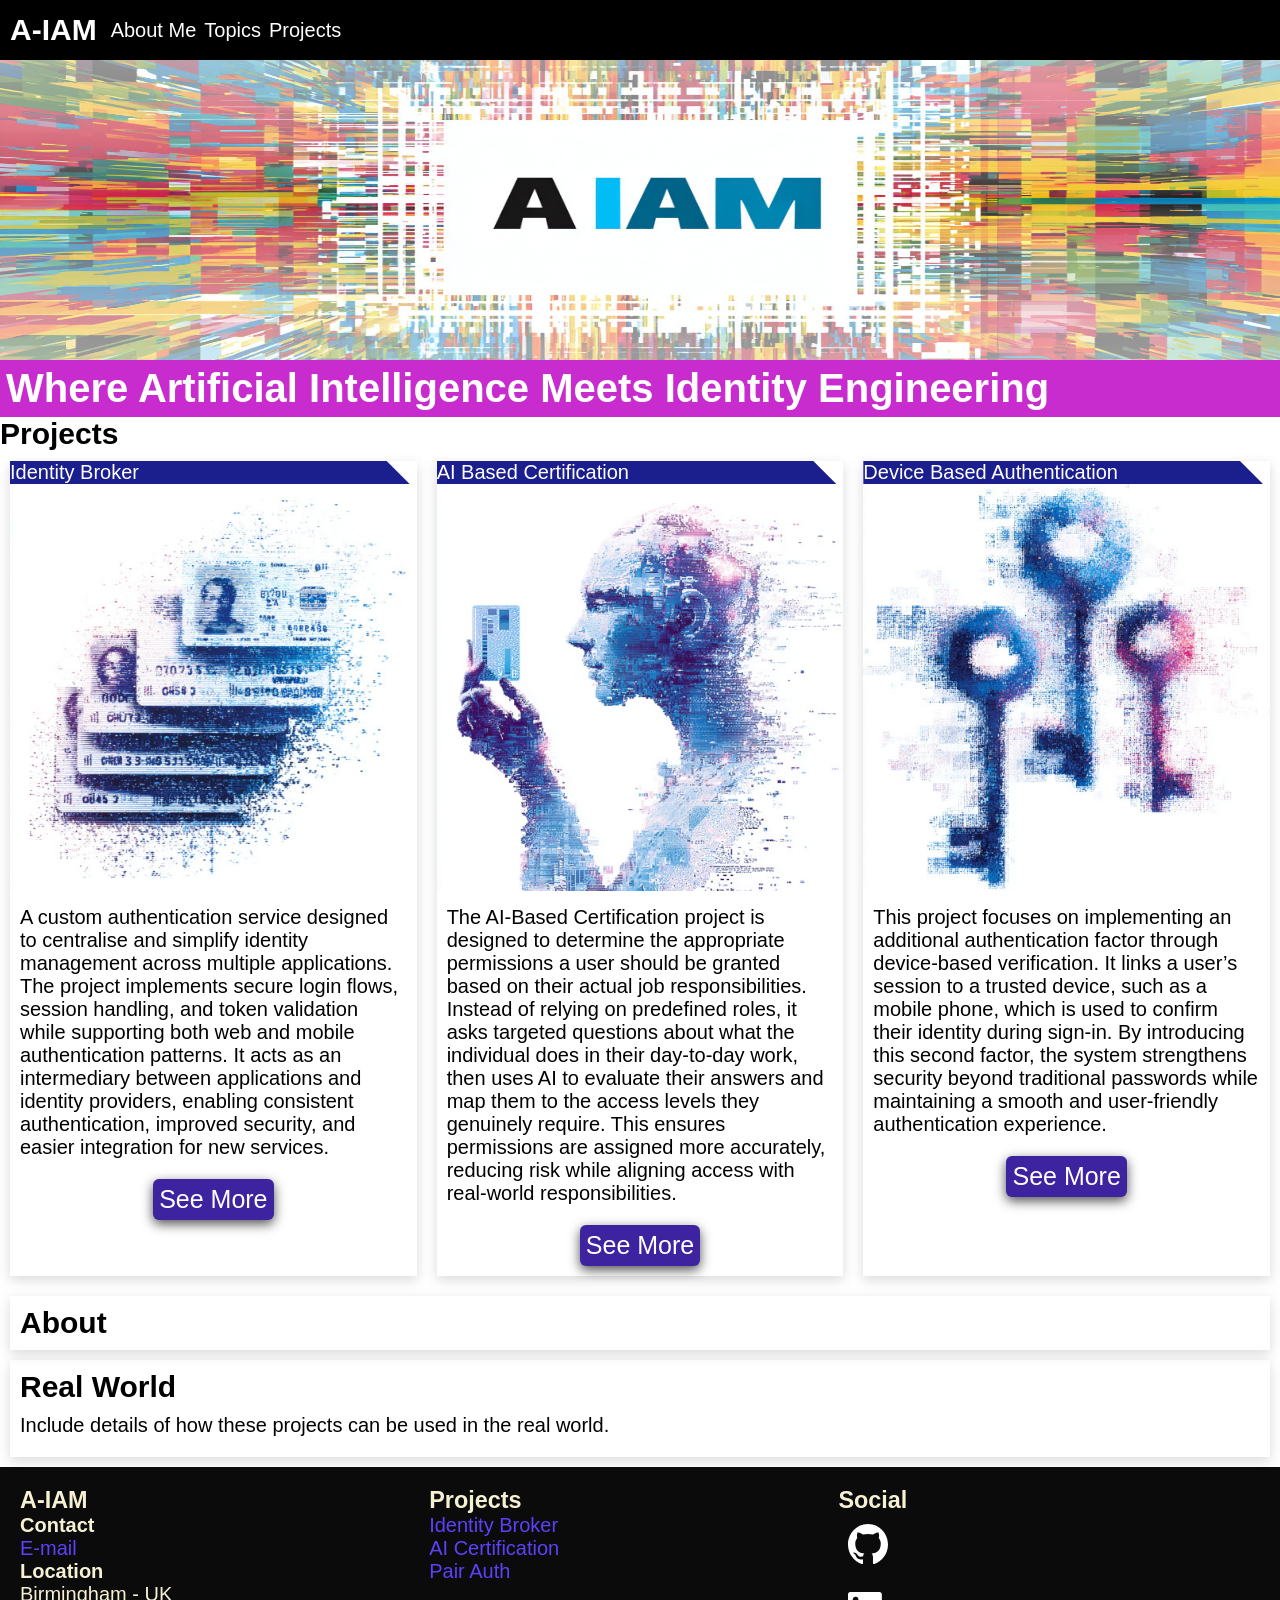
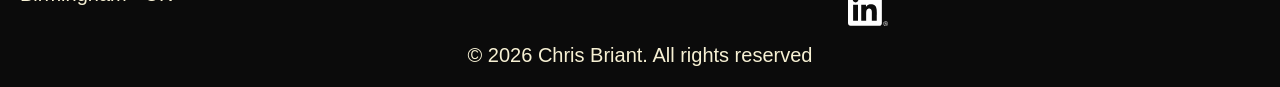
==== index.html @ de1d3e5f "work on profile page" ====
<!DOCTYPE html>
<html lang="en">
<head>
    <meta charset="UTF-8">
    <meta name="viewport" content="width=device-width, initial-scale=1.0">
    <link rel="stylesheet" href="style.css">
    <title>A-IAM</title>
</head>
<body>
    <header>
        <div class="hero-section">
            <div class="nav">
                <p>A-IAM</p>
                <nav>
                    <ul>
                        <li><a href="/profile.html" traget="_blank">About Me</a></li>
                        <li><a href="/topics">Topics</a></li>
                        <li><a href="/topics">Projects</a></li>
                    </ul>
                </nav>
            </div>
            <div class="banner">
                <img src="./assets/hero-image.jpg" alt="A-IAM Main Graphic">
            </div>
            <div class="tagline">
                <h1>Where Artificial Intelligence Meets Identity Engineering</h1>
            </div>
            <div class="cta">
                <h2>Projects</h2>
                <div class="project-grid">
                    <div class="card">
                        <div class="title">
                            Identity Broker
                        </div>
                        <div class="card-image">
                            <img src="./assets/ids_2.jpg" alt="Identity Broker" />
                        </div>
                        <div class="body">
                            A custom authentication service designed to centralise and simplify identity management across multiple applications. The project implements secure login flows, session handling, and token validation while supporting both web and mobile authentication patterns. It acts as an intermediary between applications and identity providers, enabling consistent authentication, improved security, and easier integration for new services.
                        </div>
                        <div class="footer">
                            <a href="./idbroker.html" class="btn">See More</a>
                        </div>
                    </div>
                    <div class="card">
                        <div class="title">
                            AI Based Certification
                        </div>
                        <div class="card-image">
                            <img src="./assets/ai_cert.jpg" alt="AI Based Certification" />
                        </div>
                        <div class="body">
                            The AI-Based Certification project is designed to determine the appropriate permissions a user should be granted based on their actual job responsibilities. Instead of relying on predefined roles, it asks targeted questions about what the individual does in their day-to-day work, then uses AI to evaluate their answers and map them to the access levels they genuinely require. This ensures permissions are assigned more accurately, reducing risk while aligning access with real-world responsibilities.
                        </div>
                        <div class="footer">
                            <a href="" class="btn">See More</a>
                        </div>
                    </div>
                    <div class="card">
                        <div class="title">
                            Device Based Authentication
                        </div>
                        <div class="card-image">
                            <img src="./assets/keys.jpg" alt="Device Based Authentication" />
                        </div>
                        <div class="body">
                            This project focuses on implementing an additional authentication factor through device-based verification. It links a user’s session to a trusted device, such as a mobile phone, which is used to confirm their identity during sign-in. By introducing this second factor, the system strengthens security beyond traditional passwords while maintaining a smooth and user-friendly authentication experience.
                        </div>
                        <div class="footer">
                            <a href="./pairauth.html" class="btn">See More</a>
                        </div>
                    </div>
                </div>
            </div>
        </div>
    </header>
    <main>
        <section id="about">
            <div class="panel">
                <h2>About</h2>
            </div>
            
        </section>
        <section>
            <div class="panel">
                <h2>Real World</h2>
                <p>Include details of how these projects can be used in the real world.</p>
            </div>
        </section>
    </main>

    <footer>
        <div class="row">
            <div class="col col-3">
                <h3>A-IAM</h3>
                <p><strong>Contact</strong></p>
                <a href="mailto:cbri4nt@gmail.com">E-mail</a>
                <p><strong>Location</strong></p>
                <p>Birmingham - UK</p>
            </div>
            <div class="col col-3">
                <h3>Projects</h3>
                <a href="./idbroker.html" class="">Identity Broker</a>
                <a href="" class="">AI Certification</a>
                <a href="./pairauth.html" class="">Pair Auth</a>
            </div>
            <div class="col col-3">
                <h3>Social</h3>
                <a href="https://github.com/ChrisBriant" target="_blank">
                    <img src="./assets/github-mark.svg" alt="GitHub">
                </a>
                <a href="https://www.linkedin.com/in/chris-briant-79b7a1a/" target="_blank">
                    <img src="./assets/linked_in.svg" alt="LinkedIn">
                </a>
            </div>
        </div>
        <div class="row">
            <div class="col col-1 centered">
                © <script>document.write(new Date().getFullYear())</script> Chris Briant. All rights reserved 
            </div>
        </div>
    </footer>
    
</body>
</html>
---- style.css ----
:root {
    --background-color: #ffffff;
    --nav-color : #000000;
    --nav-link-color : #ffffff;
    --card-title-color : #1b1f8d;
    --card-title-text-color : #fff;
    --flash-text-background-color : #c82cce;
    --flash-text-color : #fff;
    --button-text-color : #fff;
    --button-background-color : #3d239f;
    --button-hover-color : #6046bb;
    --footer-bg-color : #0b0b0b;
    --footer-fg-color : #f7f1d4;
    --footer-link-color : #5b42f9;  
    /* --panel-action-background-color : #25213c; */
    --panel-action-background-color : #000;
    --preformatted-text-background-color : #e0e0e0;
    /* links  */
    --cta-link-dark : #fff;
}

* {
    padding: 0;
    margin: 0;
    box-sizing: border-box;
}

html, body {
    font-family: 'Lucida Sans', 'Lucida Sans Regular', 'Lucida Grande', 'Lucida Sans Unicode', Geneva, Verdana, sans-serif;
    font-size: 20px;
    background: var(--background-color);
}

img {
    width: 100%;
    height: 100%;
}

.hidden {
    display: none;
}

.nav {
    display: flex;
    flex-direction: row;
    align-items: center;
    background-color: var(--nav-color);
    height: 60px;
    color: var(--nav-link-color);
}

.nav p {
    font-size: 1.5rem;
    margin: 10px;
    font-weight: bold;
}

#profile-page .nav p {
    font-size: 1rem;
}

.nav ul {
    display: flex;
    flex-direction: row;
    list-style-type: none;
}

.nav ul li {
    padding: 2px 4px;
}

.nav a:active,
.nav a:visited,
.nav a {
    text-decoration: none;
    color: var(--nav-link-color);   
}

header {
    /* min-height: 100vh; */
}

header.project-page {
    height: 100%;
}

header.project-page .page-nav {
    display: grid;
    grid-template-columns: 1fr 1fr;
}

header.project-page .page-nav .banner {
    /* width: 50%; */
    width: 100%;
    height: 100%;
    background-image: url('./assets/hero-image.jpg');
    background-size: cover;
    background-position: center;
}


header.project-page .page-nav .nav {
    height: 100%;
    width: 100%;
    display: flex;
    flex-direction: column;
    background-color: var(--nav-color);
}

header.project-page .page-nav .nav  ul {
    padding-left: 10px;
}

header .hero-section {
    width: 1280px;
    margin: auto;
}

header .banner {
    /* width: 1280px;
    height: 400px; */
    width: 1280px;
    height: 300px;
}

header .project-grid {
    display: grid;
    grid-template-columns: 1fr 1fr 1fr;
}

header h1 {
    color: var(--flash-text-color);
    background-color: var(--flash-text-background-color);
    padding: 6px;
    width: 100%;
}

/* LINKS  */

a.cta-link {
    text-decoration: none;
    text-align: center;
    width: 100%;
    color: var(--cta-link-dark);
}


/* BUTTONS  */

button.btn,
a.btn {
    border-radius: 6px;
    text-decoration: none;
    color: var(--button-text-color);
    background-color: var(--button-background-color);
    display: flex;
    justify-content: center;
    padding: 6px;
    max-width: 200px;
    box-shadow: 0 4px 12px rgba(0, 0, 0, 0.685);
    margin: 10px 0;
    font-size: 1.25rem;
    cursor: pointer;
    border: none;
    transition: box-shadow .5s ease-in-out, background-color .5s ease-in-out;
}

button.btn:hover,
a.btn:hover {
    box-shadow: 0 2px 6px rgba(0, 0, 0, 0.685);
    background-color: var(--button-hover-color);
    transition: box-shadow .5s ease-in-out, background-color .5s ease-in-out;
}

/* LAYOUT COMPONENTS  */

main .panel {
    margin: 10px auto;
    padding: 10px;
}


.card {
    margin: 10px;
    box-shadow: 0 4px 12px rgba(0, 0, 0, 0.15);

    /* This cuts the top-left corner */
    /* clip-path: polygon(
        30px 0,     
        100% 0,
        100% 100%,
        0 100%,
        0 30px     
    ); */


    /* filter: box-shadow(0 4px 12px rgba(0, 0, 0, 0.15)); */
}

.card .title {
    background-color: var(--card-title-color);
    color: var(--card-title-text-color);
    clip-path: polygon(
        0 0,
        calc(100% - 30px) 0,  /* stop before cut */
        100% 30px,            /* diagonal cut */
        100% 100%,
        0 100%
    );
}

.card .body {
    padding: 10px;
}

.card .footer {
    display: flex;
    flex-direction: column;
    align-items: center;
}


/* MAIN PAGE STYLES  */

.panel {
    max-width: 1260px;
    margin: 10px auto;
    box-shadow: 0 4px 12px rgba(0, 0, 0, 0.15);
}

.panel a ,
.panel a:visited,
.panel a:active
{
    text-decoration: none;

}

.panel.vert {
    padding: 10px;
    width: 96%;
}

.panel h3,
.panel p {
    margin: 10px 0;
}

.panel li {
    margin-left: 40px;
}

.panel-70-30,
.panel-40-60,
.panel-30-70 {
    display: flex;
    flex-direction: row;
    width: 96%;
    box-shadow: 0 4px 12px rgba(0, 0, 0, 0.15);
    
}

.panel.action-panel {
    background: var(--panel-action-background-color);
    border-radius: 10px;
}


.panel-30-70 .left {
    width: 30%;
}

.panel-30-70 .right {
    width: 70%;
}

.panel-40-60 .left {
    width: 40%;
}

.panel-40-60 .right {
    width: 60%;
}

.panel-70-30 .left {
    width: 70%;
}

.panel-70-30 .right {
    width: 30%;
}

.panel .panel-image {
    max-width: 400px;
    margin: auto;
}



.left {
    display: flex;
    flex-direction: column;
    align-items: center;
    padding: 10px;
    text-align: center;
}

.right {
    display: flex;
    flex-direction: column;
    padding: 10px;
}

.preformatted-text {
    width: 100%;
    overflow-x: scroll ;
    text-align: left;
    background-color: var(--preformatted-text-background-color);
    border-radius: 10px;
    padding: 10px;
}

.preformatted-text code {
    overflow-x: scroll;
}

/* FOOTER STYLES  */

footer {
    color: var(--footer-fg-color);
    background-color: var(--footer-bg-color);
    padding: 20px;
}

footer .row {
    display: flex;
    flex-direction: row;
}

footer .row .col {
    display: flex;
    flex-direction: column;
}

footer .row .col.col-3 {
    width: 33%;
}

footer .row .col.col-1 {
    width: 100%;
}

footer a:visited,
footer a:active,
footer a {
    text-decoration: none;
    color: var(--footer-link-color);
}

footer img {
    width: 60px;
    height: 60px;
    padding: 10px;
}



footer .centered {
    text-align: center;
    width: 100%;
}
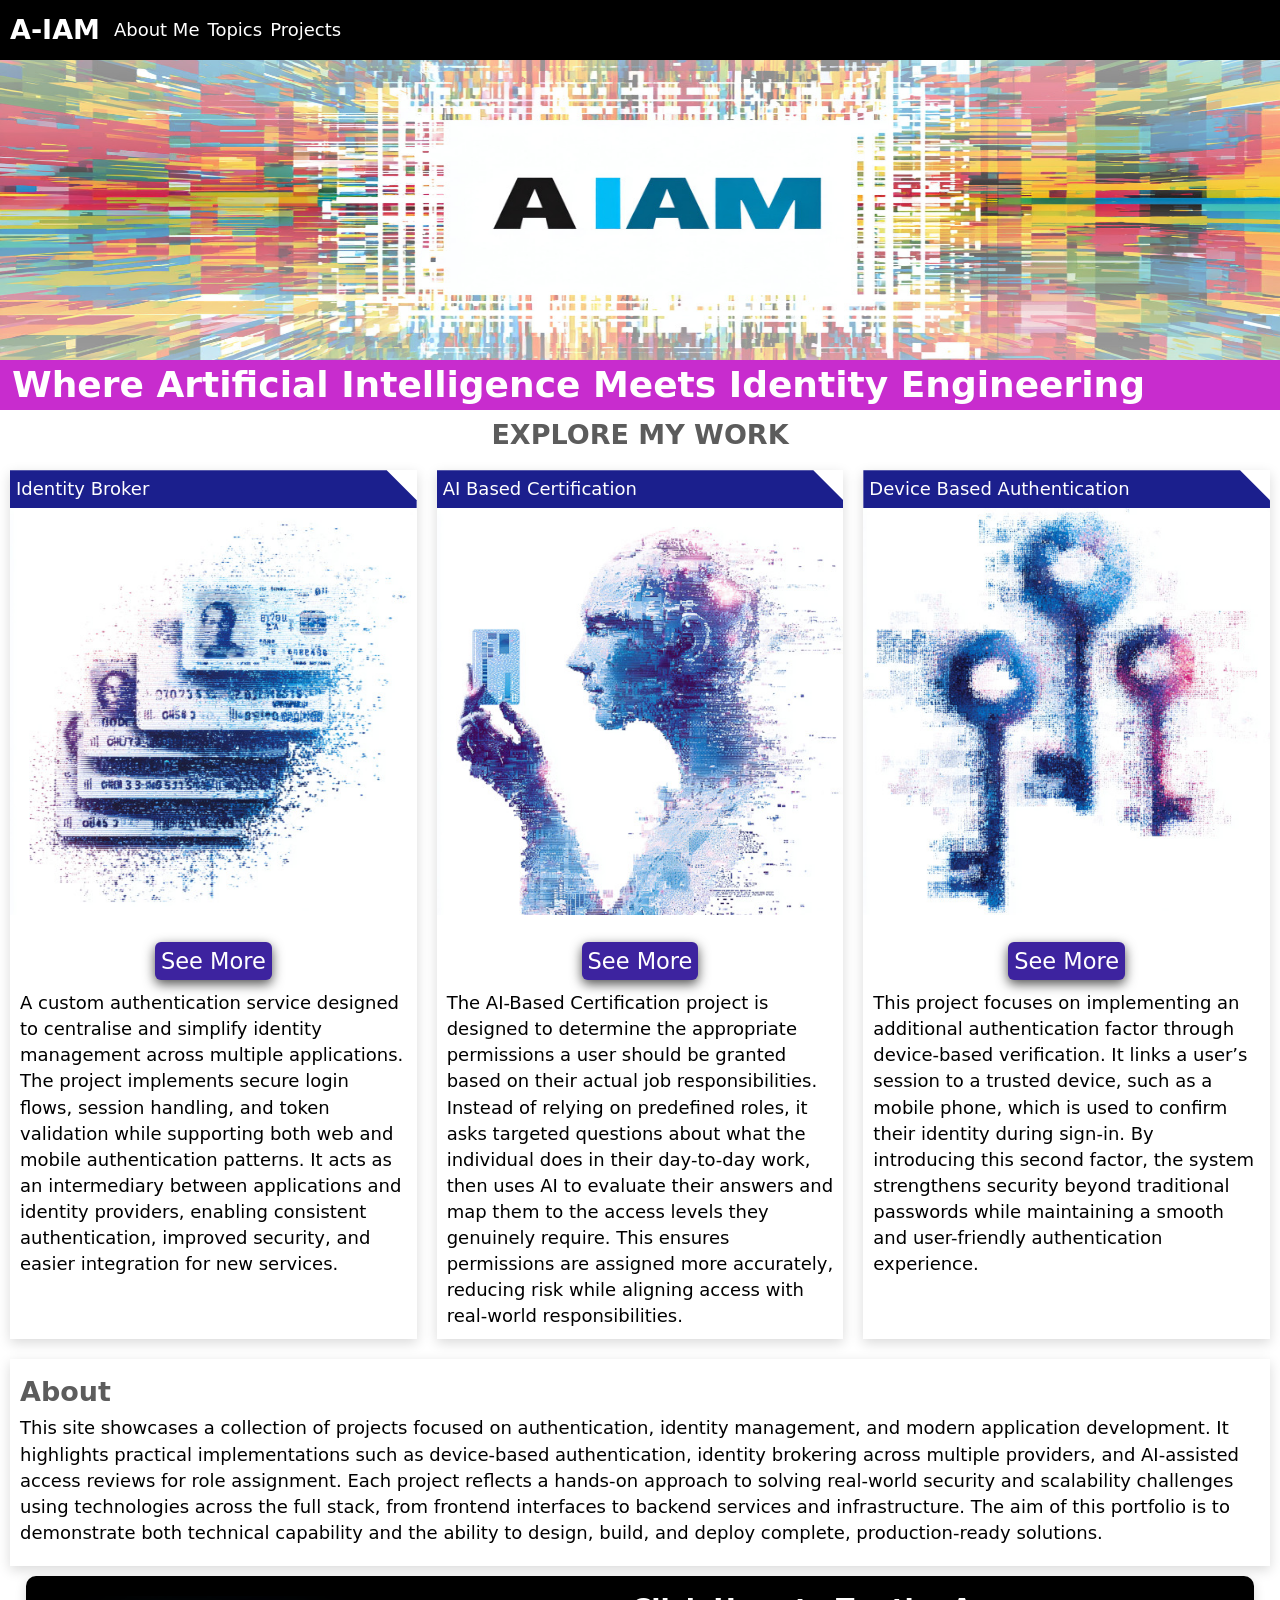
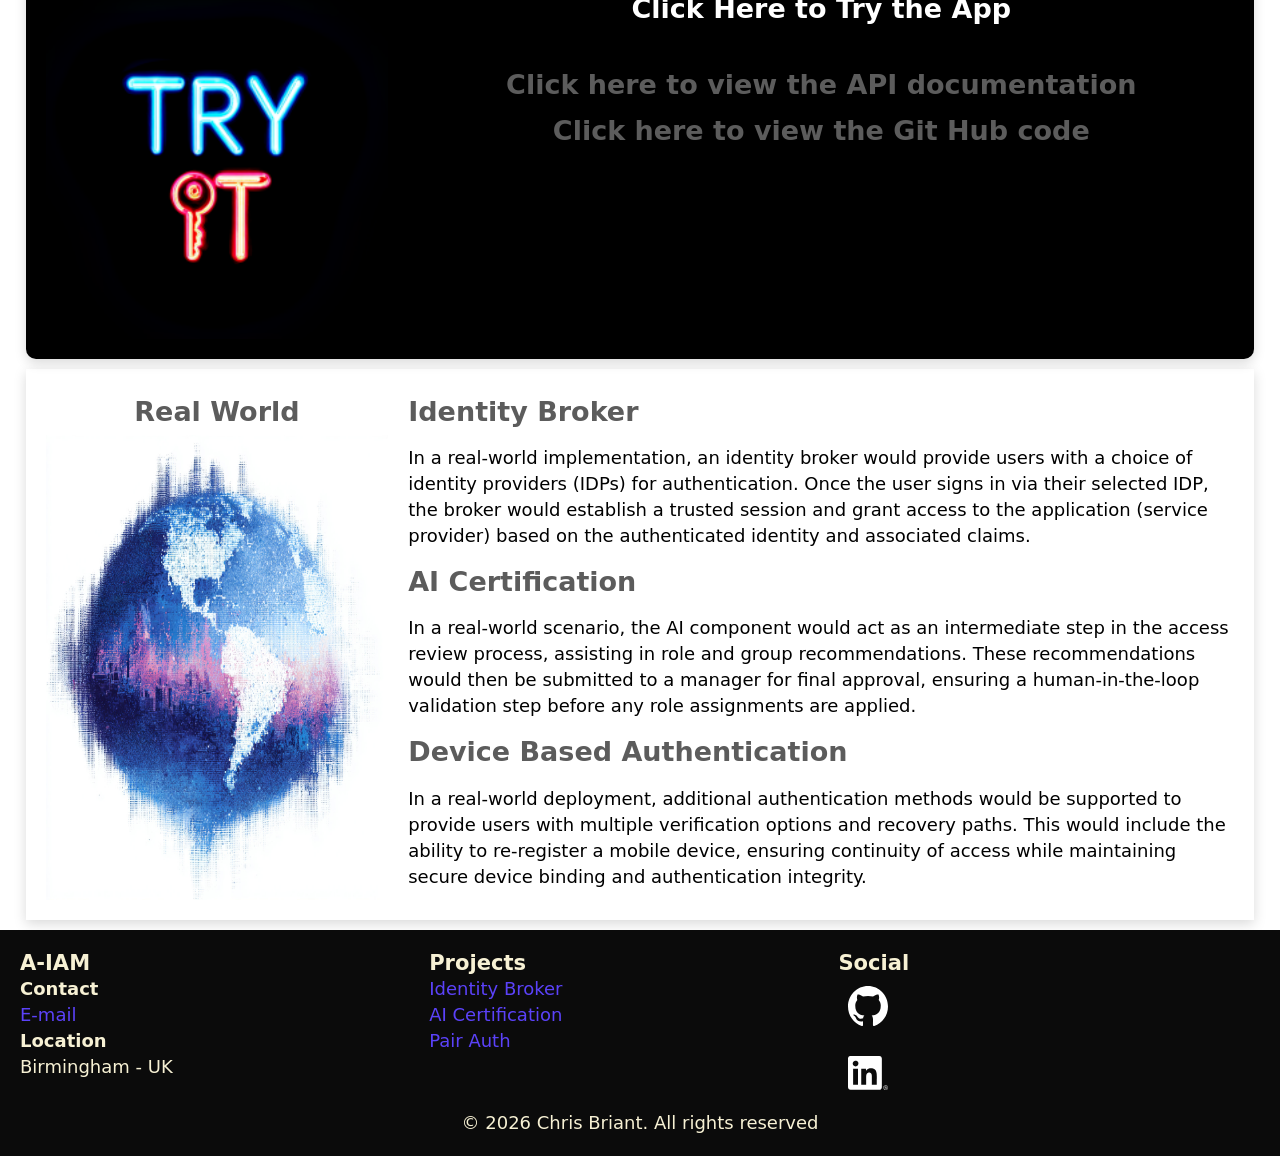
==== commit 20faa980: "Work on home page and profile page" ====
--- a/index.html
+++ b/index.html
@@ -26,7 +26,7 @@
                 <h1>Where Artificial Intelligence Meets Identity Engineering</h1>
             </div>
             <div class="cta">
-                <h2>Projects</h2>
+                <h2>Explore My Work</h2>
                 <div class="project-grid">
                     <div class="card">
                         <div class="title">
@@ -36,10 +36,11 @@
                             <img src="./assets/ids_2.jpg" alt="Identity Broker" />
                         </div>
                         <div class="body">
+                            <a href="./idbroker.html" class="btn">See More</a>
                             A custom authentication service designed to centralise and simplify identity management across multiple applications. The project implements secure login flows, session handling, and token validation while supporting both web and mobile authentication patterns. It acts as an intermediary between applications and identity providers, enabling consistent authentication, improved security, and easier integration for new services.
                         </div>
                         <div class="footer">
-                            <a href="./idbroker.html" class="btn">See More</a>
+                            <!-- <a href="./idbroker.html" class="btn">See More</a> -->
                         </div>
                     </div>
                     <div class="card">
@@ -50,10 +51,11 @@
                             <img src="./assets/ai_cert.jpg" alt="AI Based Certification" />
                         </div>
                         <div class="body">
+                            <a href="" class="btn">See More</a>
                             The AI-Based Certification project is designed to determine the appropriate permissions a user should be granted based on their actual job responsibilities. Instead of relying on predefined roles, it asks targeted questions about what the individual does in their day-to-day work, then uses AI to evaluate their answers and map them to the access levels they genuinely require. This ensures permissions are assigned more accurately, reducing risk while aligning access with real-world responsibilities.
                         </div>
                         <div class="footer">
-                            <a href="" class="btn">See More</a>
+                            <!-- <a href="" class="btn">See More</a> -->
                         </div>
                     </div>
                     <div class="card">
@@ -64,10 +66,11 @@
                             <img src="./assets/keys.jpg" alt="Device Based Authentication" />
                         </div>
                         <div class="body">
+                            <a href="./pairauth.html" class="btn">See More</a>
                             This project focuses on implementing an additional authentication factor through device-based verification. It links a user’s session to a trusted device, such as a mobile phone, which is used to confirm their identity during sign-in. By introducing this second factor, the system strengthens security beyond traditional passwords while maintaining a smooth and user-friendly authentication experience.
                         </div>
                         <div class="footer">
-                            <a href="./pairauth.html" class="btn">See More</a>
+                            <!-- <a href="./pairauth.html" class="btn">See More</a> -->
                         </div>
                     </div>
                 </div>
@@ -78,13 +81,62 @@
         <section id="about">
             <div class="panel">
                 <h2>About</h2>
+                <p>This site showcases a collection of projects focused on authentication, identity management, and modern application development. It highlights practical implementations such as device-based authentication, identity brokering across multiple providers, and AI-assisted access reviews for role assignment. Each project reflects a hands-on approach to solving real-world security and scalability challenges using technologies across the full stack, from frontend interfaces to backend services and infrastructure. The aim of this portfolio is to demonstrate both technical capability and the ability to design, build, and deploy complete, production-ready solutions.</p>
             </div>
-            
         </section>
+
+        <section id="try-it">
+            <div class="panel panel-30-70 action-panel">
+                <div class="left">
+                    <img src="/assets/try-it-2.png" alt="Try It Glowing Text">
+                </div>
+                <div class="right">
+                    <a href="https://id-broker.chrisbriant.uk" target="#blank" class="cta-link dark">
+                        <h1>Click Here to Try the App</h1>
+                    </a>
+                    <p></p>
+                    <p></p>
+                    <a href="https://id-broker-api.chrisbriant.uk/docs" target="#blank" class="cta-link dark">
+                        <h2>
+                            Click here to view the API documentation
+                        </h2>
+                    </a>
+                    <a href="https://github.com/ChrisBriant/Identity-Broker" target="#blank" class="cta-link dark">
+                        <h2>
+                            Click here to view the Git Hub code
+                        </h2>
+                    </a>
+                </div>
+            </div>
+        </section>
+
+
         <section>
-            <div class="panel">
-                <h2>Real World</h2>
-                <p>Include details of how these projects can be used in the real world.</p>
+            <div class="panel panel-30-70">
+                <div class="left">
+                    <h2>Real World</h2>
+                    <img src="/assets/world.jpg" alt="Try It Glowing Text">
+                </div>
+                <div class="right">
+                    <h2>Identity Broker</h2>
+                    <p>
+                        In a real-world implementation, an identity broker would provide users with a choice of identity providers (IDPs) 
+                        for authentication. Once the user signs in via their selected IDP, the broker would establish a trusted session and 
+                        grant access to the application (service provider) based on the authenticated identity and associated claims.
+                    </p>
+                    <h2>AI Certification</h2>
+                    <p>
+                        In a real-world scenario, the AI component would act as an intermediate step in the access review process, 
+                        assisting in role and group recommendations. These recommendations would then be submitted to a manager for 
+                        final approval, ensuring a human-in-the-loop validation step before any role assignments are applied.
+                    </p>
+                    <h2>Device Based Authentication</h2>
+                    <p>
+                        In a real-world deployment, additional authentication methods would be supported to provide users with multiple 
+                        verification options and recovery paths. This would include the ability to re-register a mobile device, ensuring 
+                        continuity of access while maintaining secure device binding and authentication integrity.
+                    </p>
+                </div>
             </div>
         </section>
     </main>
--- a/style.css
+++ b/style.css
@@ -15,8 +15,15 @@
     /* --panel-action-background-color : #25213c; */
     --panel-action-background-color : #000;
     --preformatted-text-background-color : #e0e0e0;
+    --panel-alt-background-color : #696969;
+    --panel-alt-text-color :#fff;
+
+    --response-box-color : #d8d7c5;
+    --response-box-text-color : #000;
     /* links  */
     --cta-link-dark : #fff;
+
+    --muted-text-color : #5c5c5c;
 }
 
 * {
@@ -26,14 +33,28 @@
 }
 
 html, body {
-    font-family: 'Lucida Sans', 'Lucida Sans Regular', 'Lucida Grande', 'Lucida Sans Unicode', Geneva, Verdana, sans-serif;
-    font-size: 20px;
+    /* font-family: 'Lucida Sans', 'Lucida Sans Regular', 'Lucida Grande', 'Lucida Sans Unicode', Geneva, Verdana, sans-serif; */
+    /* font-size: 20px; */
     background: var(--background-color);
+    --sans: 'Inter', system-ui, 'Segoe UI', Roboto, sans-serif;
+    /* --sans: system-ui, 'Segoe UI', Roboto, sans-serif;
+    --heading: system-ui, 'Segoe UI', Roboto, sans-serif; */
+    font: 18px/145% var(--sans);
+    font-synthesis: none;
+    text-rendering: optimizeLegibility;
+    -webkit-font-smoothing: antialiased;
+    -moz-osx-font-smoothing: grayscale;
 }
 
 img {
     width: 100%;
     height: 100%;
+}
+
+textarea {
+    border-radius: 10px;
+    padding: 6px;
+    resize: none;
 }
 
 .hidden {
@@ -131,8 +152,15 @@
 header h1 {
     color: var(--flash-text-color);
     background-color: var(--flash-text-background-color);
-    padding: 6px;
-    width: 100%;
+    padding: 12px;
+    width: 100%;
+}
+
+header h2 {
+    text-align: center;
+    text-transform: uppercase;
+    color: var(--muted-text-color);
+    margin: 12px 0;
 }
 
 /* LINKS  */
@@ -170,6 +198,46 @@
     box-shadow: 0 2px 6px rgba(0, 0, 0, 0.685);
     background-color: var(--button-hover-color);
     transition: box-shadow .5s ease-in-out, background-color .5s ease-in-out;
+}
+
+button.btn.loading,
+a.btn.loading {
+    pointer-events: none;
+    opacity: 0.8;
+    position: relative;
+    color: transparent; /* hide original text */
+}
+
+/* Spinner */
+button.btn.loading::after,
+a.btn.loading::after {
+    content: "";
+    width: 18px;
+    height: 18px;
+    border: 3px solid rgba(255, 255, 255, 0.3);
+    border-top: 3px solid var(--button-text-color);
+    border-radius: 50%;
+    animation: spin 0.8s linear infinite;
+
+    position: absolute;
+    left: 8px;
+}
+
+/* Optional: Loading text */
+button.btn.loading::before,
+a.btn.loading::before {
+    content: "Loading...";
+    position: absolute;
+    top: 8px;
+    color: var(--button-text-color);
+    font-size: 0.9rem;
+}
+
+/* Spinner animation */
+@keyframes spin {
+    to {
+        transform: rotate(360deg);
+    }
 }
 
 /* LAYOUT COMPONENTS  */
@@ -207,10 +275,14 @@
         100% 100%,
         0 100%
     );
+    padding: 6px;
 }
 
 .card .body {
     padding: 10px;
+    display: flex;
+    flex-direction: column;
+    align-items: center;
 }
 
 .card .footer {
@@ -241,9 +313,14 @@
     width: 96%;
 }
 
+.panel h2,
 .panel h3,
 .panel p {
     margin: 10px 0;
+}
+
+.panel h2 {
+    color: var(--muted-text-color);
 }
 
 .panel li {
@@ -323,6 +400,31 @@
 .preformatted-text code {
     overflow-x: scroll;
 }
+
+.response-box {
+    background-color: var(--response-box-color);
+    color: var(--response-box-text-color);
+    border-radius: 10px;
+    padding: 12px;
+    height: 200px;
+    display: flex;
+}
+
+.response-box .output {
+    overflow-y: auto;
+    height: 100%;
+    padding-right: 4px;
+}
+
+/* PAGE STYLES  */
+
+/* profile page  */
+#interview .panel .right {
+    background-color: var(--panel-alt-background-color);
+    border-radius: 10px;
+    color: var(--panel-alt-text-color);
+}
+
 
 /* FOOTER STYLES  */
 
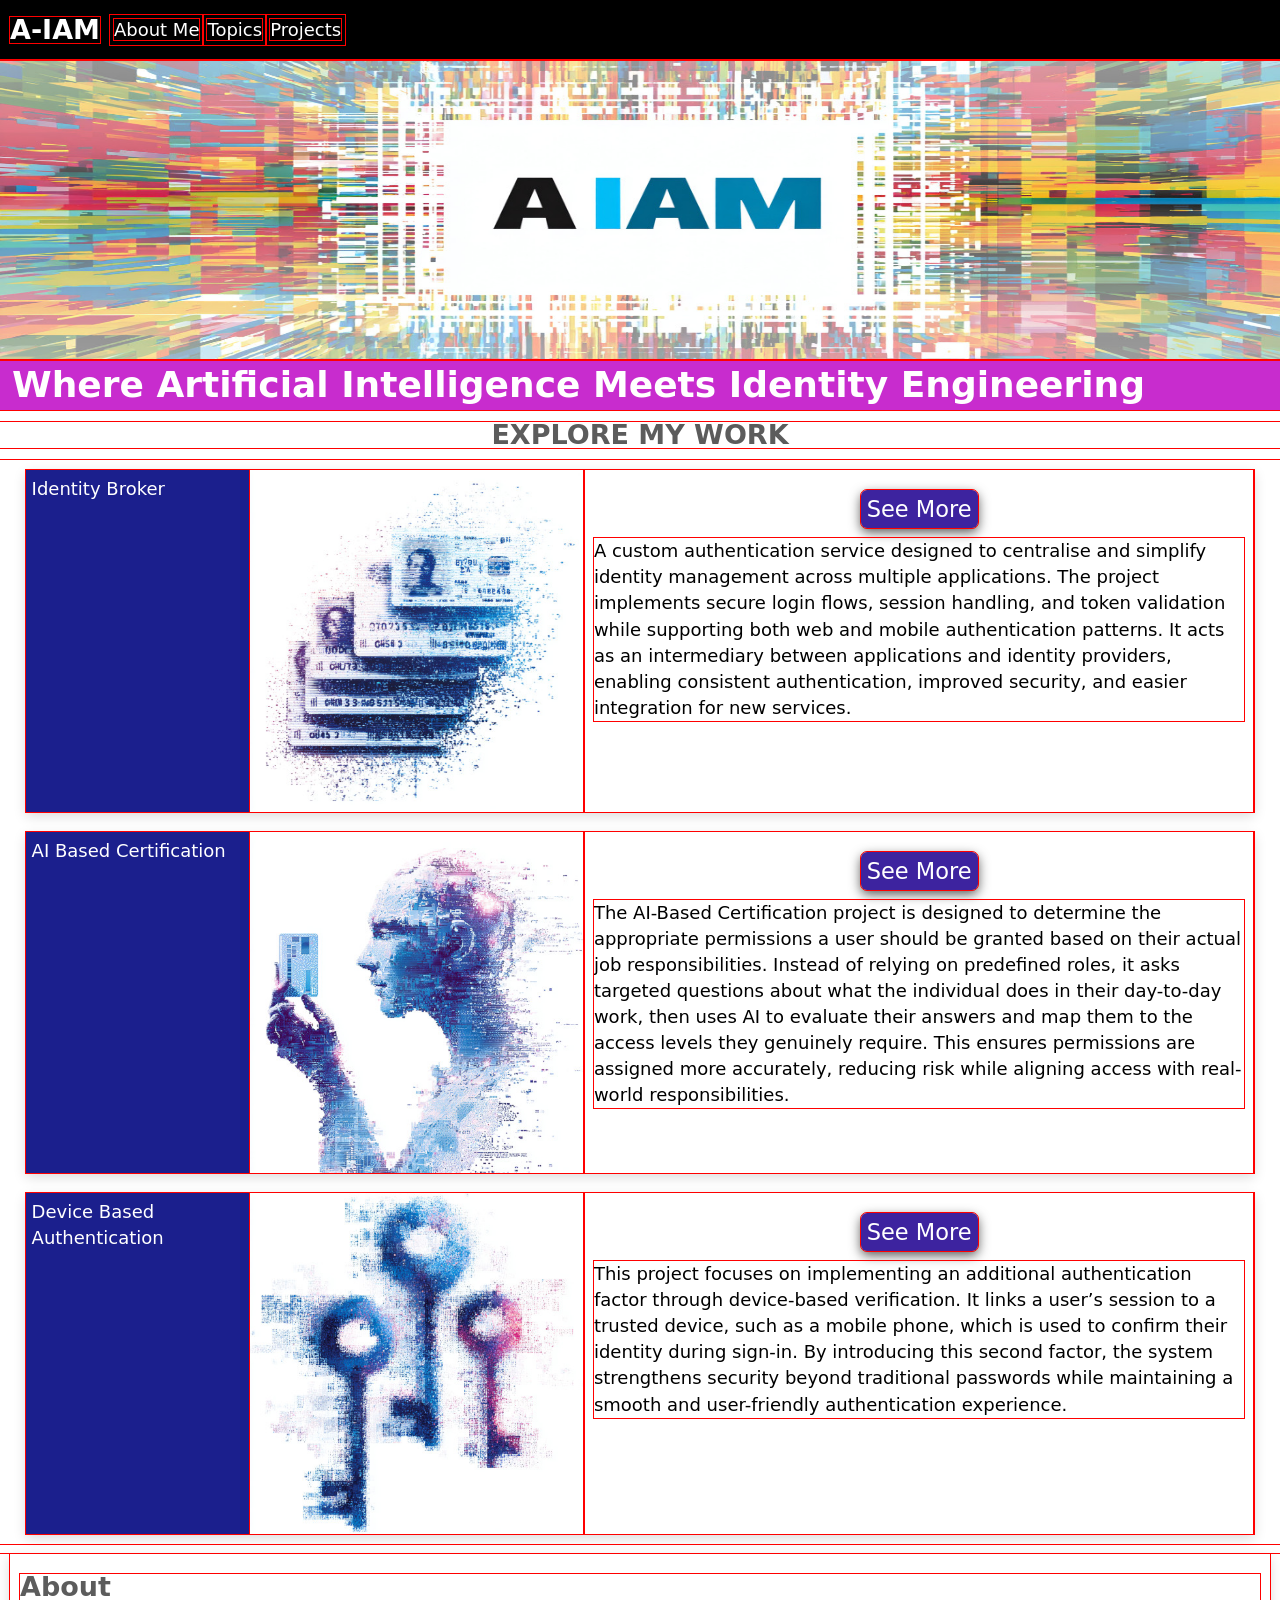
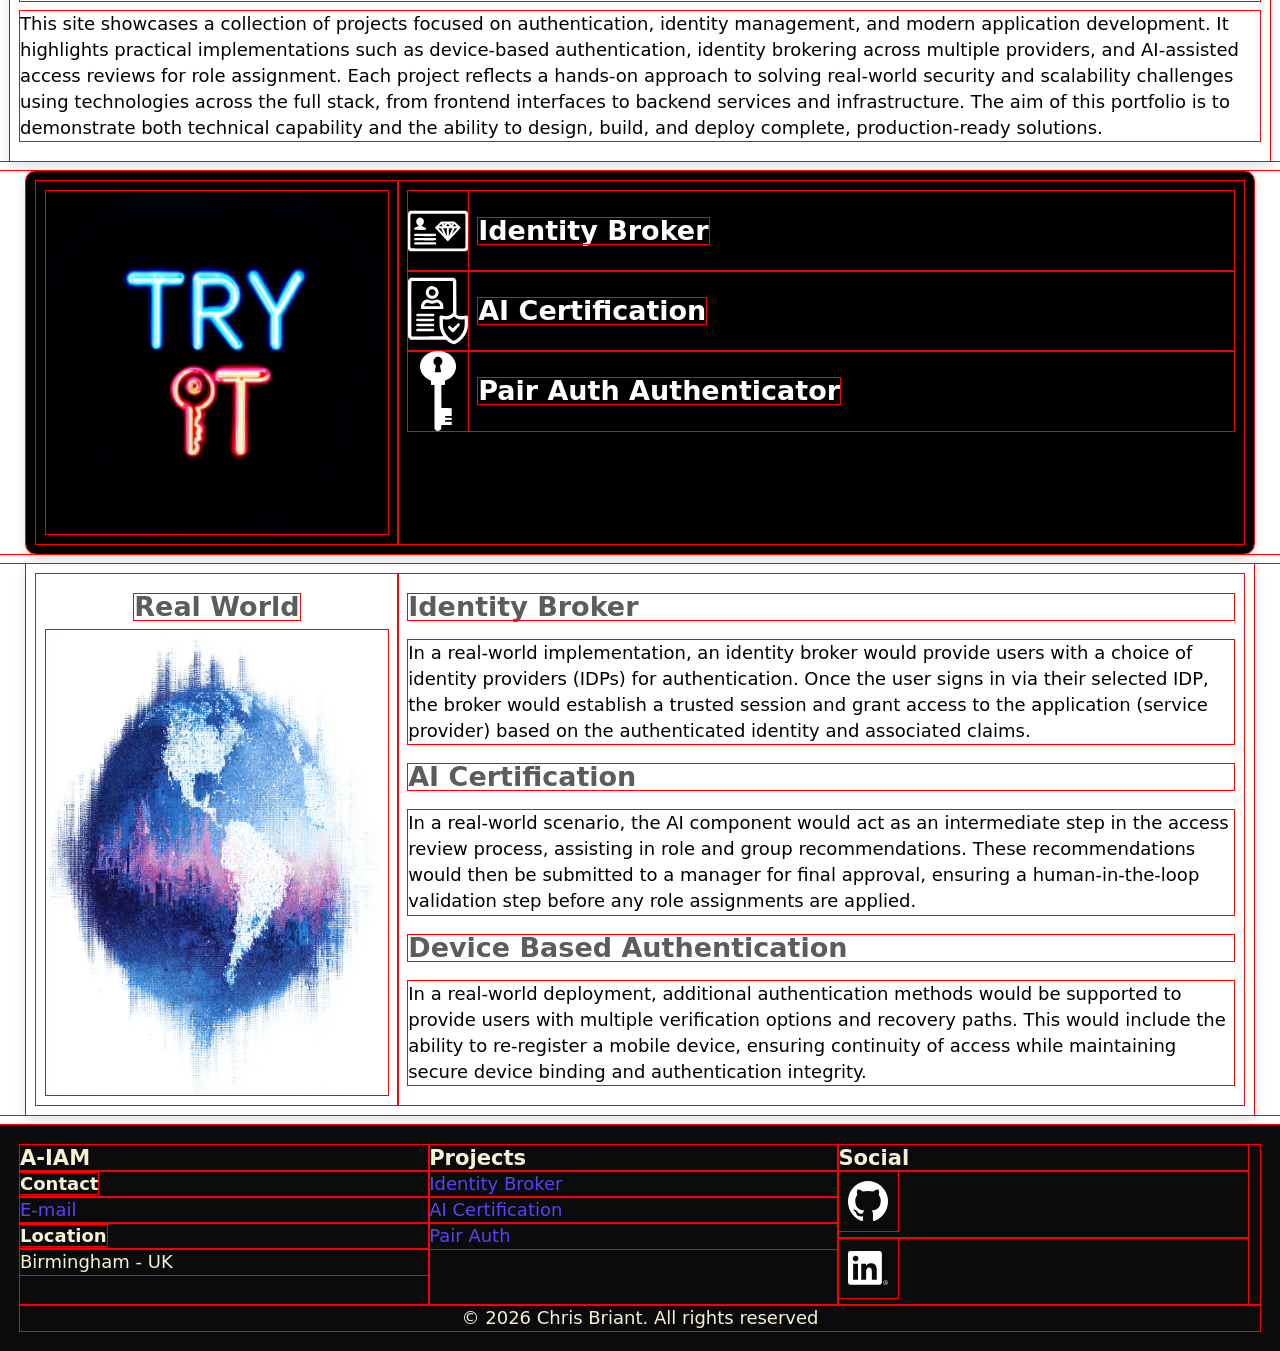
==== commit a18a8b95: "CSS changes to home page layout for responsiveness. Added the tryit links" ====
--- a/index.html
+++ b/index.html
@@ -37,7 +37,7 @@
                         </div>
                         <div class="body">
                             <a href="./idbroker.html" class="btn">See More</a>
-                            A custom authentication service designed to centralise and simplify identity management across multiple applications. The project implements secure login flows, session handling, and token validation while supporting both web and mobile authentication patterns. It acts as an intermediary between applications and identity providers, enabling consistent authentication, improved security, and easier integration for new services.
+                            <p>A custom authentication service designed to centralise and simplify identity management across multiple applications. The project implements secure login flows, session handling, and token validation while supporting both web and mobile authentication patterns. It acts as an intermediary between applications and identity providers, enabling consistent authentication, improved security, and easier integration for new services.</p>
                         </div>
                         <div class="footer">
                             <!-- <a href="./idbroker.html" class="btn">See More</a> -->
@@ -52,7 +52,7 @@
                         </div>
                         <div class="body">
                             <a href="" class="btn">See More</a>
-                            The AI-Based Certification project is designed to determine the appropriate permissions a user should be granted based on their actual job responsibilities. Instead of relying on predefined roles, it asks targeted questions about what the individual does in their day-to-day work, then uses AI to evaluate their answers and map them to the access levels they genuinely require. This ensures permissions are assigned more accurately, reducing risk while aligning access with real-world responsibilities.
+                            <p>The AI-Based Certification project is designed to determine the appropriate permissions a user should be granted based on their actual job responsibilities. Instead of relying on predefined roles, it asks targeted questions about what the individual does in their day-to-day work, then uses AI to evaluate their answers and map them to the access levels they genuinely require. This ensures permissions are assigned more accurately, reducing risk while aligning access with real-world responsibilities.</p>
                         </div>
                         <div class="footer">
                             <!-- <a href="" class="btn">See More</a> -->
@@ -67,7 +67,7 @@
                         </div>
                         <div class="body">
                             <a href="./pairauth.html" class="btn">See More</a>
-                            This project focuses on implementing an additional authentication factor through device-based verification. It links a user’s session to a trusted device, such as a mobile phone, which is used to confirm their identity during sign-in. By introducing this second factor, the system strengthens security beyond traditional passwords while maintaining a smooth and user-friendly authentication experience.
+                            <p>This project focuses on implementing an additional authentication factor through device-based verification. It links a user’s session to a trusted device, such as a mobile phone, which is used to confirm their identity during sign-in. By introducing this second factor, the system strengthens security beyond traditional passwords while maintaining a smooth and user-friendly authentication experience.</p>
                         </div>
                         <div class="footer">
                             <!-- <a href="./pairauth.html" class="btn">See More</a> -->
@@ -91,21 +91,38 @@
                     <img src="/assets/try-it-2.png" alt="Try It Glowing Text">
                 </div>
                 <div class="right">
-                    <a href="https://id-broker.chrisbriant.uk" target="#blank" class="cta-link dark">
-                        <h1>Click Here to Try the App</h1>
-                    </a>
-                    <p></p>
-                    <p></p>
-                    <a href="https://id-broker-api.chrisbriant.uk/docs" target="#blank" class="cta-link dark">
-                        <h2>
-                            Click here to view the API documentation
-                        </h2>
-                    </a>
-                    <a href="https://github.com/ChrisBriant/Identity-Broker" target="#blank" class="cta-link dark">
-                        <h2>
-                            Click here to view the Git Hub code
-                        </h2>
-                    </a>
+                    <div class="img-text-group">
+                        <div class="img-container">
+                            <img src="./assets/id_card_wht.svg" alt="ID Card Icon">
+                        </div>
+                        <div class="link">
+                            <a href="https://id-broker.chrisbriant.uk" target="#blank" class="cta-link dark">
+                                <h1>Identity Broker</h1>
+                            </a>
+                        </div>
+                    </div>
+                    <div class="img-text-group">
+                        <div class="img-container">
+                            <img src="./assets/cert_wht.svg" alt="Certificate Icon">
+                        </div>
+                        <div class="link">
+                            <a href="/" target="#blank" class="cta-link dark">
+                                <h1>AI Certification</h1>
+                            </a>
+                        </div>
+                    </div>
+                    <div class="img-text-group">
+                        <div class="img-container">
+                            <img src="./assets/key_wht.svg" alt="Key Icon">
+                        </div>
+                        <div class="link">
+                            <a href="https://pairauth.chrisbriant.uk" target="#blank" class="cta-link dark">
+                                <h1>Pair Auth Authenticator</h1>
+                            </a>
+                        </div>
+                    </div>
+
+    
                 </div>
             </div>
         </section>
--- a/style.css
+++ b/style.css
@@ -30,6 +30,7 @@
     padding: 0;
     margin: 0;
     box-sizing: border-box;
+    outline: 1px solid red;
 }
 
 html, body {
@@ -416,6 +417,18 @@
     padding-right: 4px;
 }
 
+.img-text-group {
+    display: flex;
+    flex-direction: row;
+    align-items: center;
+}
+
+.img-text-group .img-container {
+    width: 60px;
+    height: 80px;
+    margin-right: 10px;
+}
+
 /* PAGE STYLES  */
 
 /* profile page  */
@@ -426,6 +439,46 @@
 }
 
 
+/* MEDIA QUERIES  */
+
+@media (max-width: 1280px) {
+    header .project-grid {
+        display: flex;
+        flex-direction: column;
+        align-items: center;
+    }
+
+    header .hero-section {
+        width: 100%;
+    }
+
+    .card {
+        width: 96%;
+        margin: 0 10px;
+        display: flex;
+        flex-direction: row;
+        margin: 10px 0;
+    }
+
+    .card .title {
+        width: 20%;
+        clip-path: none;
+    }
+
+    .card-image {
+        width: 30%;
+    }
+
+    .card .body {
+        width: 60%;
+    }
+
+    .cta {
+        width: 100%;
+    }
+}
+
+
 /* FOOTER STYLES  */
 
 footer {
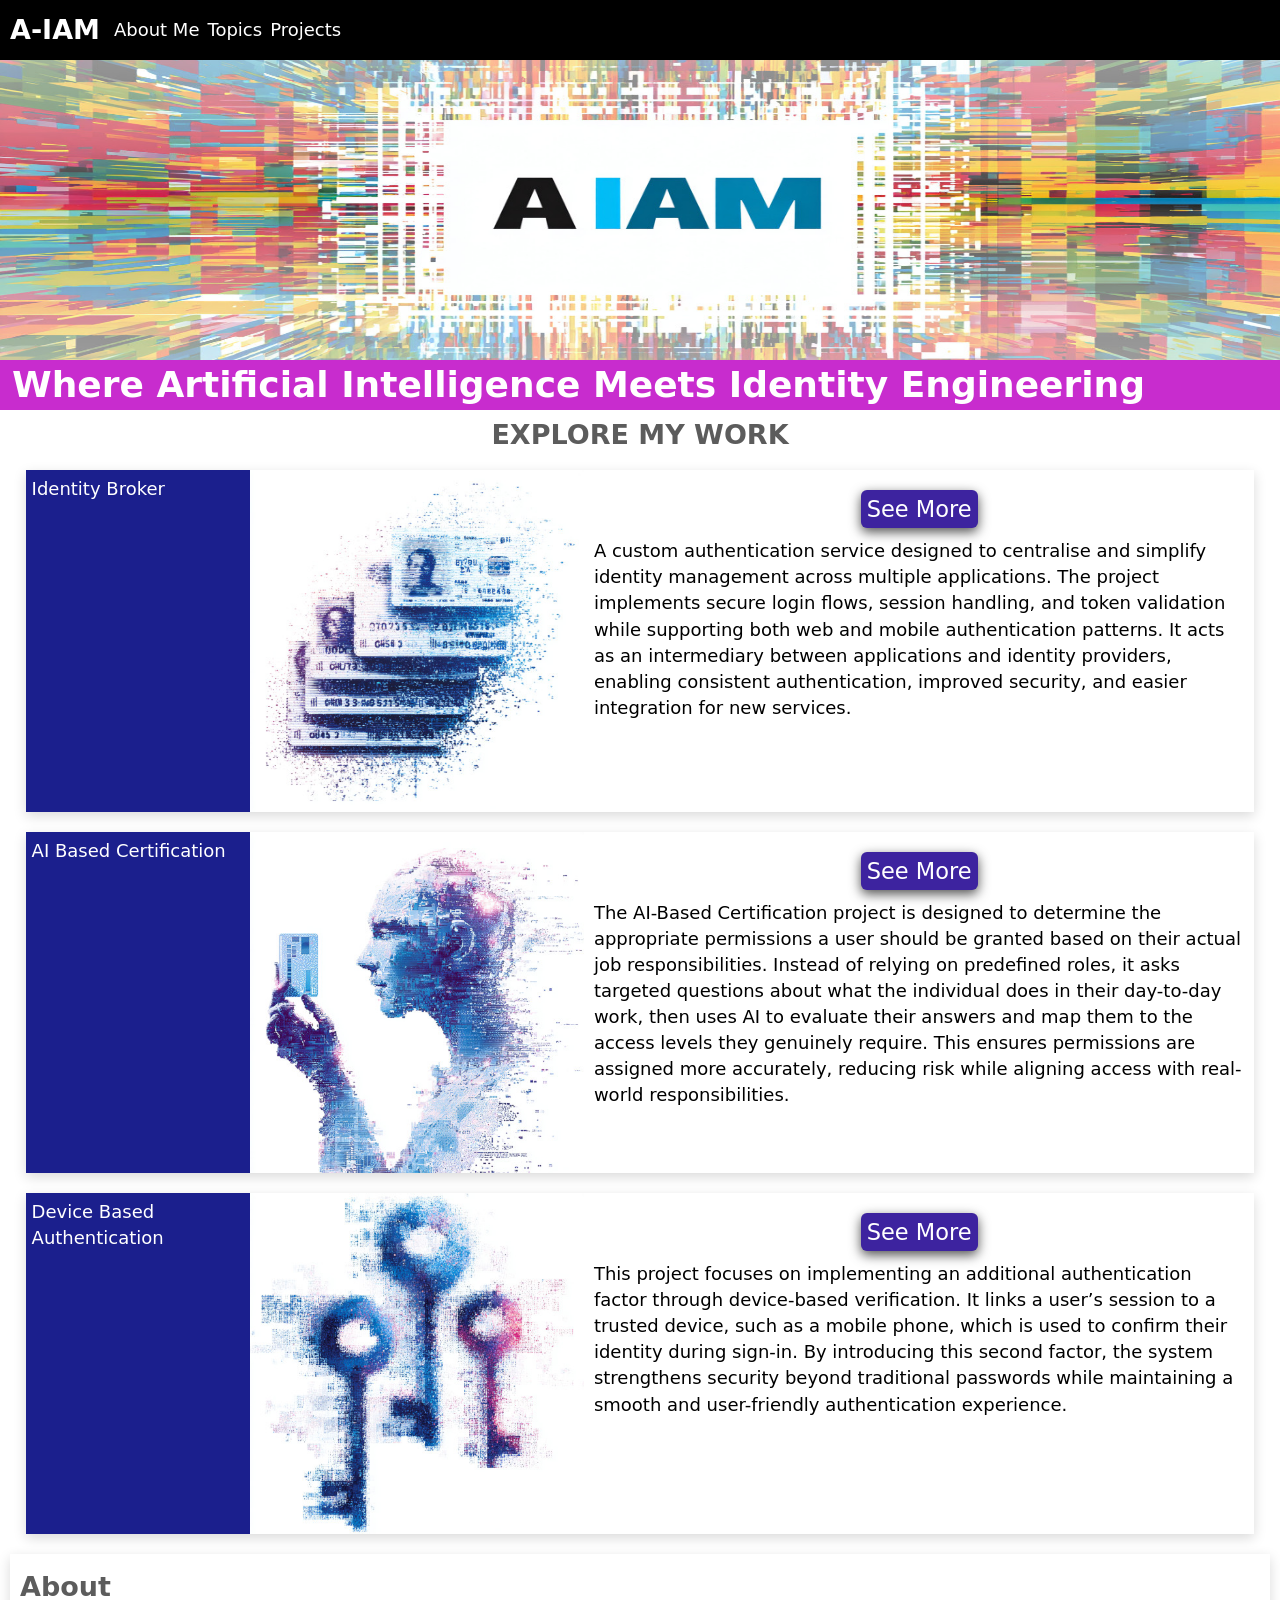
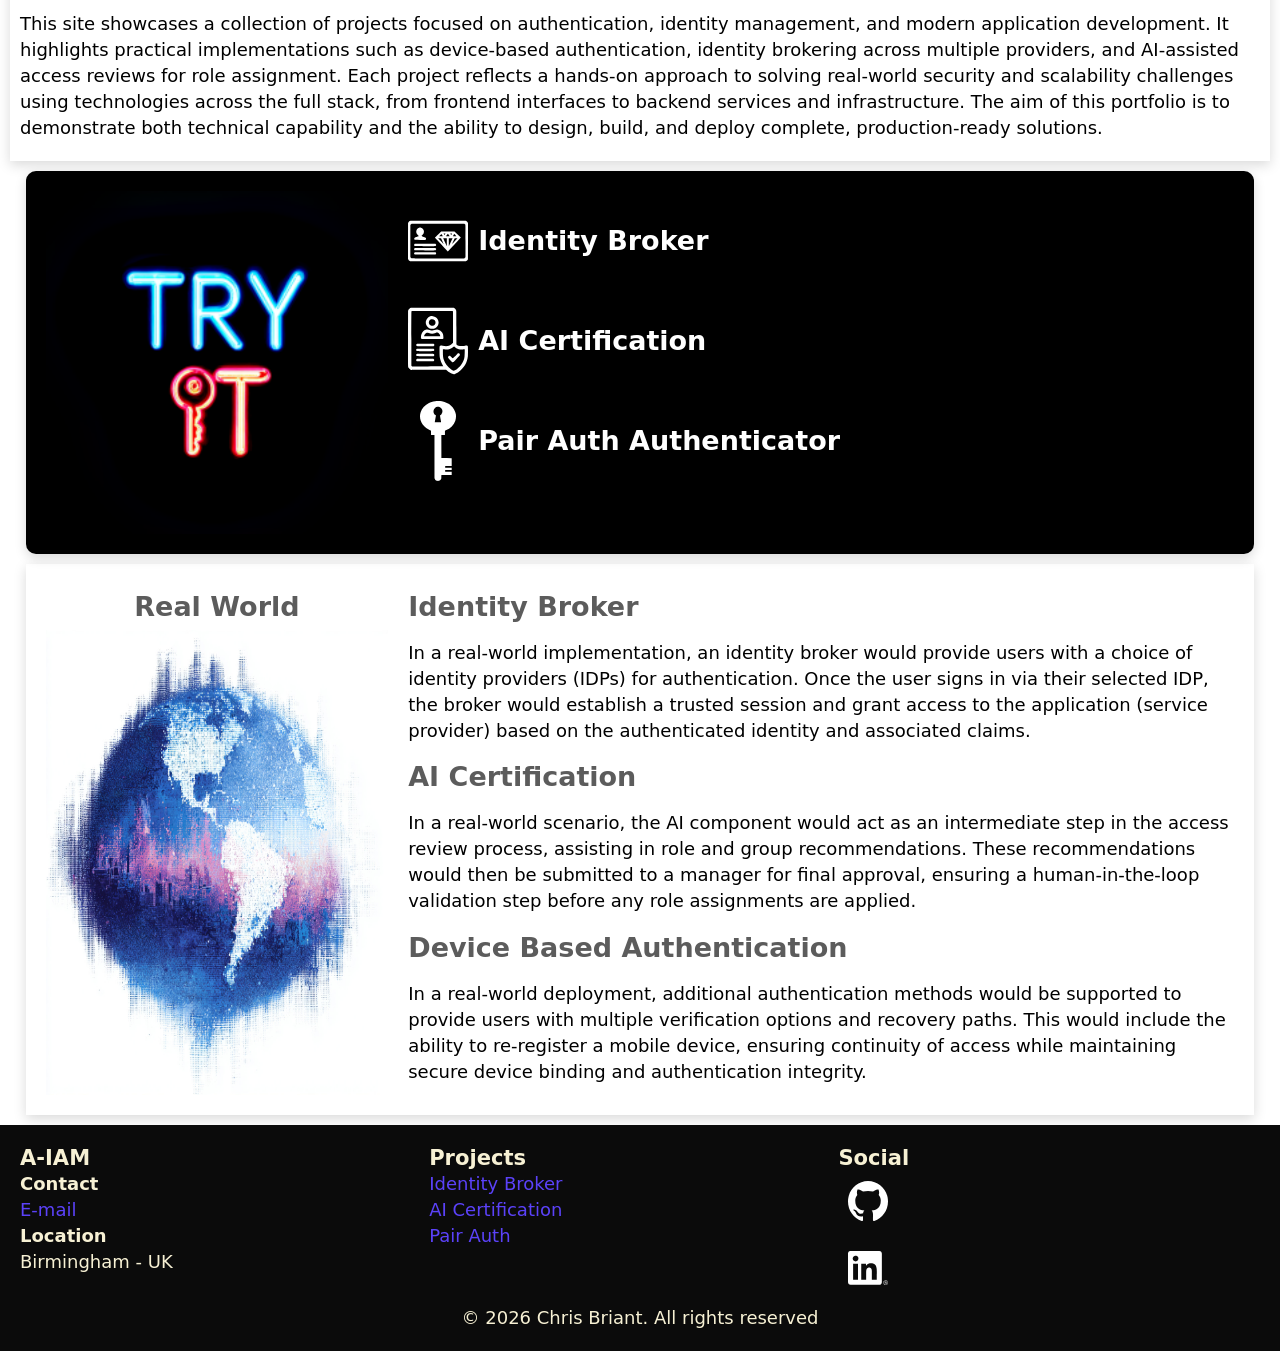
==== commit b3951e1e: "Added content for ai-certification" ====
--- a/index.html
+++ b/index.html
@@ -106,7 +106,7 @@
                             <img src="./assets/cert_wht.svg" alt="Certificate Icon">
                         </div>
                         <div class="link">
-                            <a href="/" target="#blank" class="cta-link dark">
+                            <a href="/ai-certification.html" target="#blank" class="cta-link dark">
                                 <h1>AI Certification</h1>
                             </a>
                         </div>
--- a/style.css
+++ b/style.css
@@ -30,7 +30,7 @@
     padding: 0;
     margin: 0;
     box-sizing: border-box;
-    outline: 1px solid red;
+    /* outline: 1px solid red; */
 }
 
 html, body {
@@ -58,6 +58,16 @@
     resize: none;
 }
 
+table {
+    border-collapse: collapse;
+    width: 100%;
+}
+
+table th,
+table td {
+    padding: 6px;
+}
+
 .hidden {
     display: none;
 }
@@ -373,7 +383,28 @@
     margin: auto;
 }
 
-
+.panel .embedded-document {
+    background-color: var(--panel-alt-background-color);
+    color: var(--panel-alt-text-color);
+    border-radius: 10px;
+    padding: 10px;
+}
+
+.panel .embedded-document h2,
+.panel .embedded-document h3 {
+    color: var(--panel-alt-text-color);
+    font-weight: bold;
+}
+
+
+.panel .embedded-document table td,
+.panel .embedded-document table th {
+    border: var(--panel-alt-text-color) solid 1px;
+}
+
+.panel .img-container {
+    margin: 10px 0;
+}
 
 .left {
     display: flex;
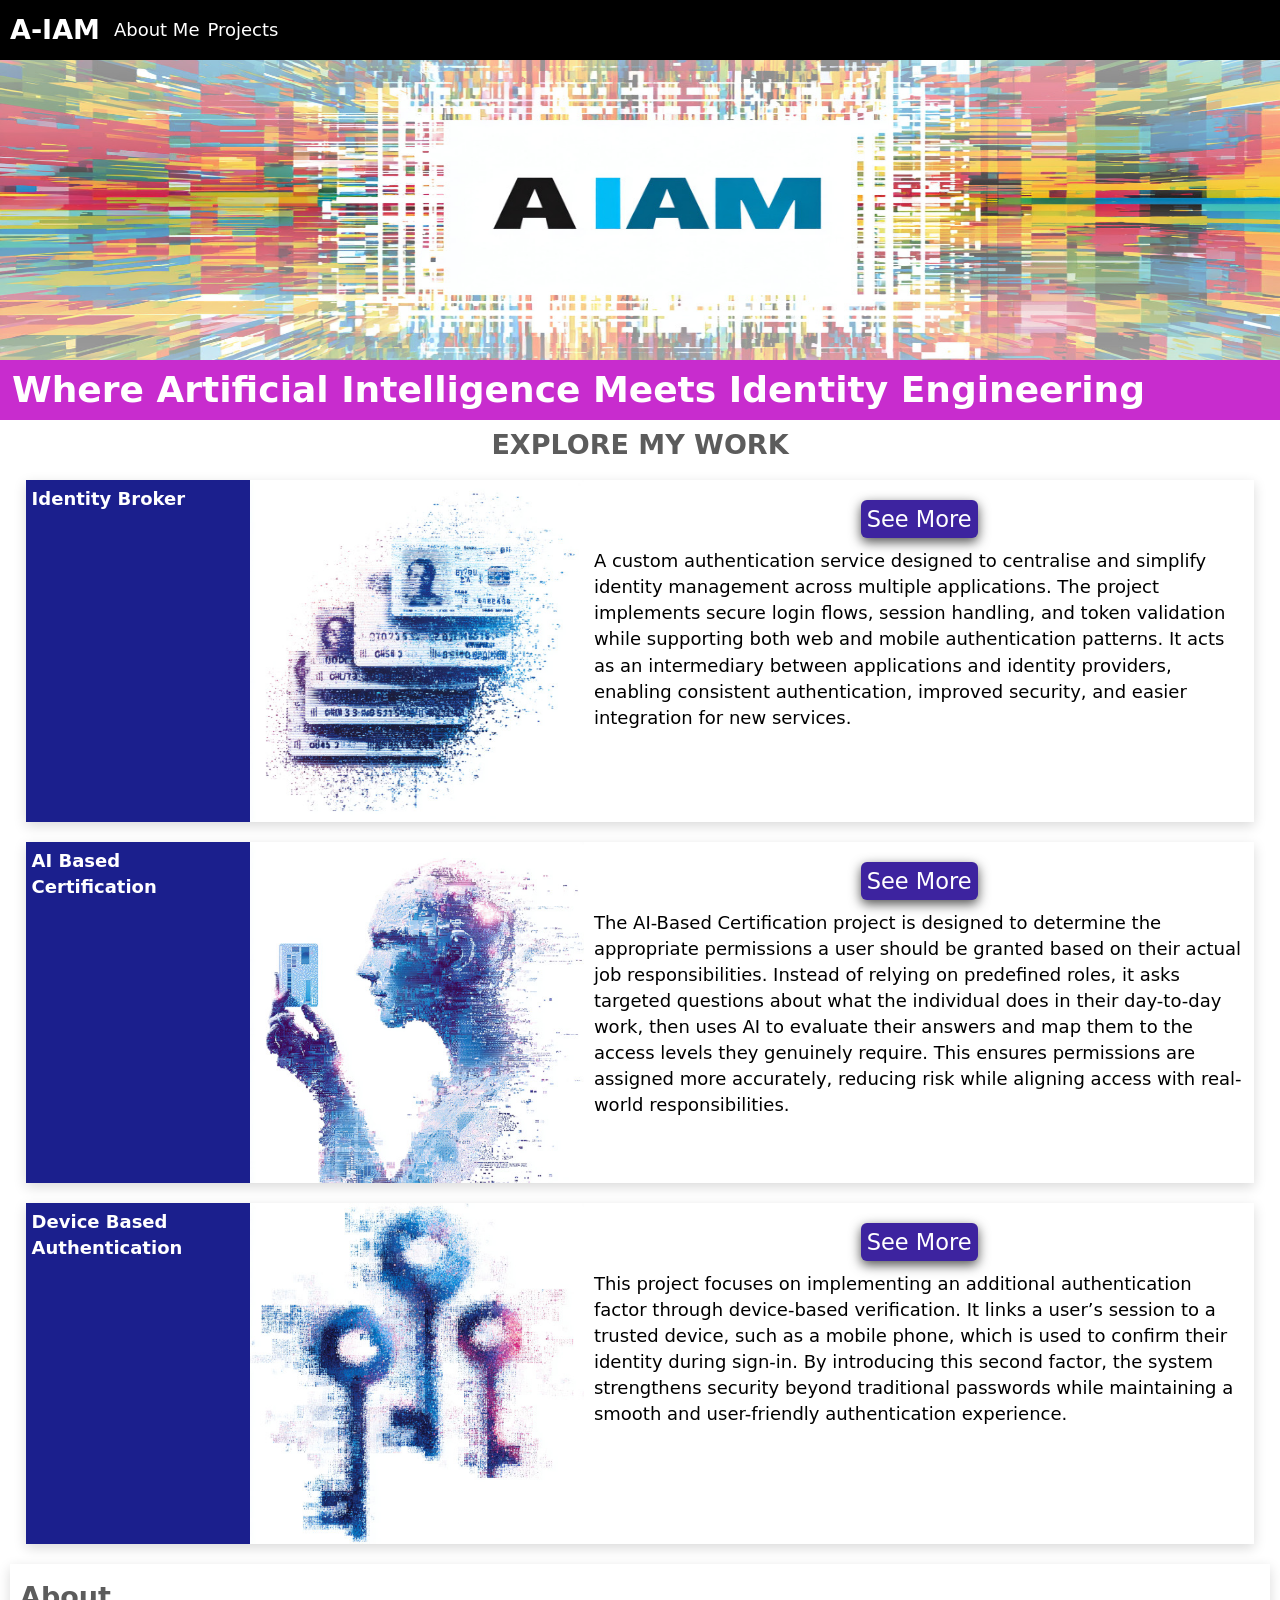
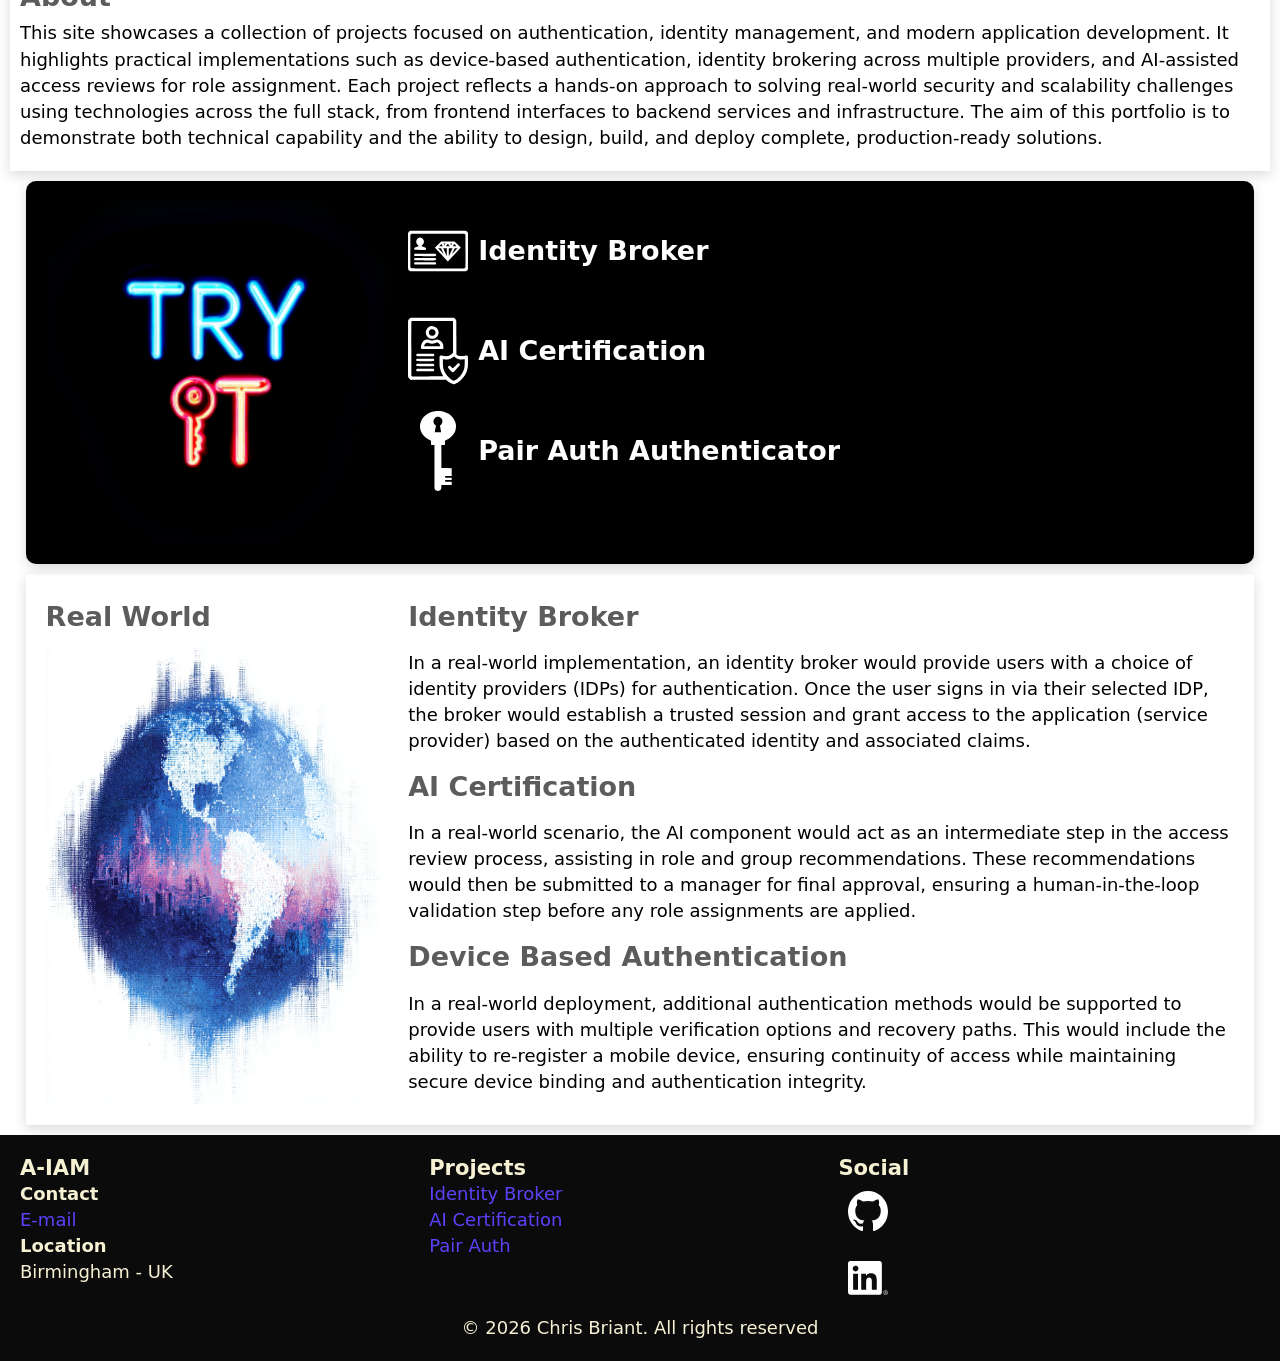
==== commit f71c143c: "Styling for responsive design" ====
--- a/index.html
+++ b/index.html
@@ -14,7 +14,6 @@
                 <nav>
                     <ul>
                         <li><a href="/profile.html" traget="_blank">About Me</a></li>
-                        <li><a href="/topics">Topics</a></li>
                         <li><a href="/topics">Projects</a></li>
                     </ul>
                 </nav>
@@ -51,7 +50,7 @@
                             <img src="./assets/ai_cert.jpg" alt="AI Based Certification" />
                         </div>
                         <div class="body">
-                            <a href="" class="btn">See More</a>
+                            <a href="./ai-certification.html" class="btn">See More</a>
                             <p>The AI-Based Certification project is designed to determine the appropriate permissions a user should be granted based on their actual job responsibilities. Instead of relying on predefined roles, it asks targeted questions about what the individual does in their day-to-day work, then uses AI to evaluate their answers and map them to the access levels they genuinely require. This ensures permissions are assigned more accurately, reducing risk while aligning access with real-world responsibilities.</p>
                         </div>
                         <div class="footer">
--- a/style.css
+++ b/style.css
@@ -24,6 +24,13 @@
     --cta-link-dark : #fff;
 
     --muted-text-color : #5c5c5c;
+
+    /* logo text colors  */
+    --aiam-letter-1 : #000;
+    --aiam-letter-2 : #03bef5;
+    --aiam-letter-3 : #01648b;
+    --aiam-letter-4 : #0082ae;
+
 }
 
 * {
@@ -31,6 +38,10 @@
     margin: 0;
     box-sizing: border-box;
     /* outline: 1px solid red; */
+}
+
+html {
+    scroll-behavior: smooth;
 }
 
 html, body {
@@ -91,6 +102,10 @@
     font-size: 1rem;
 }
 
+#profile-page .nav p:first-child {
+    font-size: 1.5rem;
+}
+
 .nav ul {
     display: flex;
     flex-direction: row;
@@ -330,6 +345,7 @@
     margin: 10px 0;
 }
 
+.panel h3,
 .panel h2 {
     color: var(--muted-text-color);
 }
@@ -380,7 +396,7 @@
 
 .panel .panel-image {
     max-width: 400px;
-    margin: auto;
+    /* margin: auto;  */
 }
 
 .panel .embedded-document {
@@ -409,7 +425,7 @@
 .left {
     display: flex;
     flex-direction: column;
-    align-items: center;
+    align-items: start;
     padding: 10px;
     text-align: center;
 }
@@ -479,8 +495,42 @@
         align-items: center;
     }
 
+    header.project-page .page-nav .banner {
+        background-image: url('./assets/id_pattern.jpg');
+    }
+
     header .hero-section {
         width: 100%;
+    }
+
+    header .banner {
+        width: 100%;
+    }
+
+    header h1 {
+        line-height: 1;
+    }
+
+    header .banner h1 {
+        background-color: #00000012;
+        font-size: 4rem;
+        text-align: center;
+    }
+
+    header .banner h1 span:first-child {
+        color: var(--aiam-letter-1);
+    }
+
+    header .banner h1 span:nth-child(2) {
+        color: var(--aiam-letter-2);
+    }
+
+    header .banner h1 span:nth-child(3) {
+        color: var(--aiam-letter-4)
+    }    
+
+    header .banner h1 span:nth-child(4) {
+        color: var(--aiam-letter-4);
     }
 
     .card {
@@ -494,6 +544,7 @@
     .card .title {
         width: 20%;
         clip-path: none;
+        font-weight: bold;
     }
 
     .card-image {
@@ -509,6 +560,50 @@
     }
 }
 
+
+@media (max-width : 700px) {
+    .card {
+        flex-direction: column;
+    }
+ 
+    .card .title,
+    .card .card-image,
+    .card .body,
+    .card .title {
+        width: 100%;
+    }
+}
+
+@media (max-width: 650px) {
+    header.project-page .page-nav {
+        display: flex;
+        flex-direction: column;
+    }
+
+    header.project-page .page-nav .banner {
+        height: 300px;
+    }
+
+    .panel h2 {
+        text-align: center;
+    }
+
+    .panel .left {
+        align-items: center;
+    }
+
+    .panel-70-30, .panel-40-60, .panel-30-70 {
+        flex-direction: column;
+        
+    }
+
+    .panel-70-30 .left, .panel-40-60 .left, .panel-30-70 .left,
+    .panel-70-30 .right, .panel-40-60 .right, .panel-30-70 .right {
+        width: 100%;
+    }
+
+
+}
 
 /* FOOTER STYLES  */
 
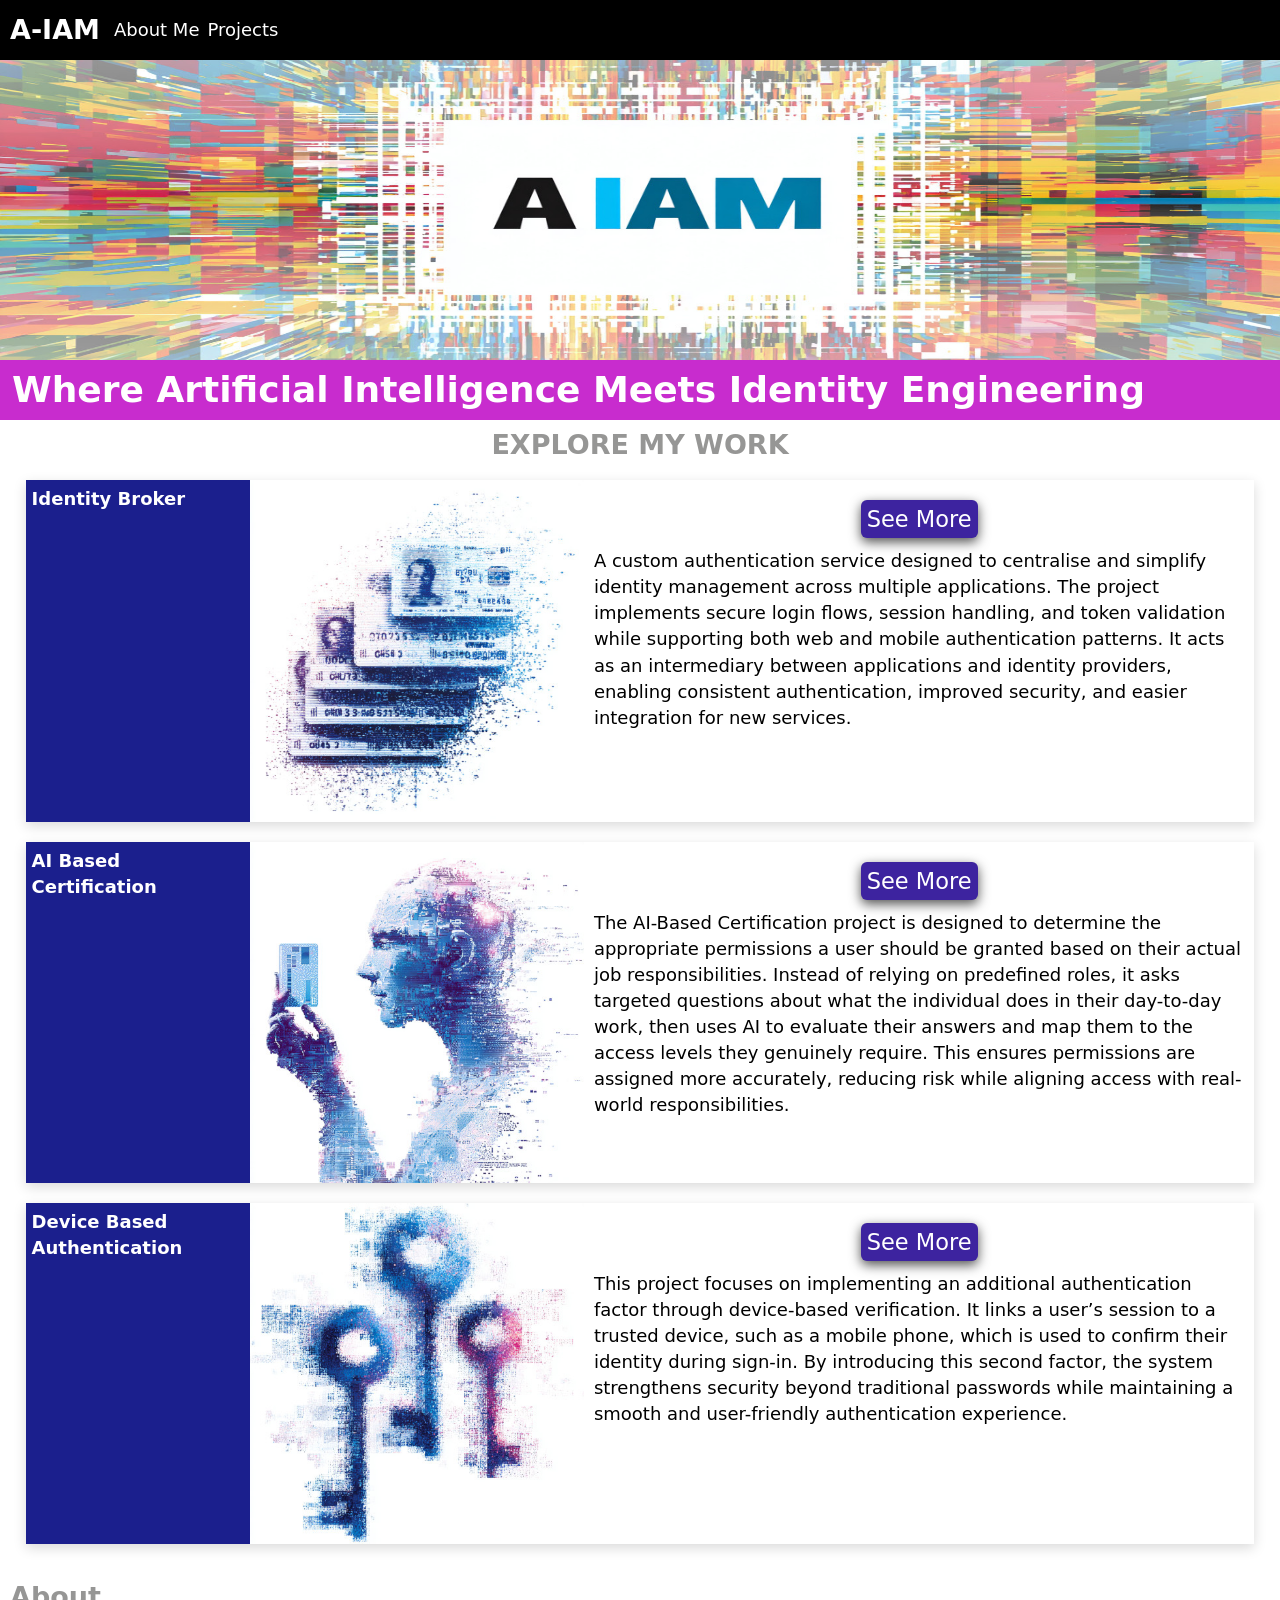
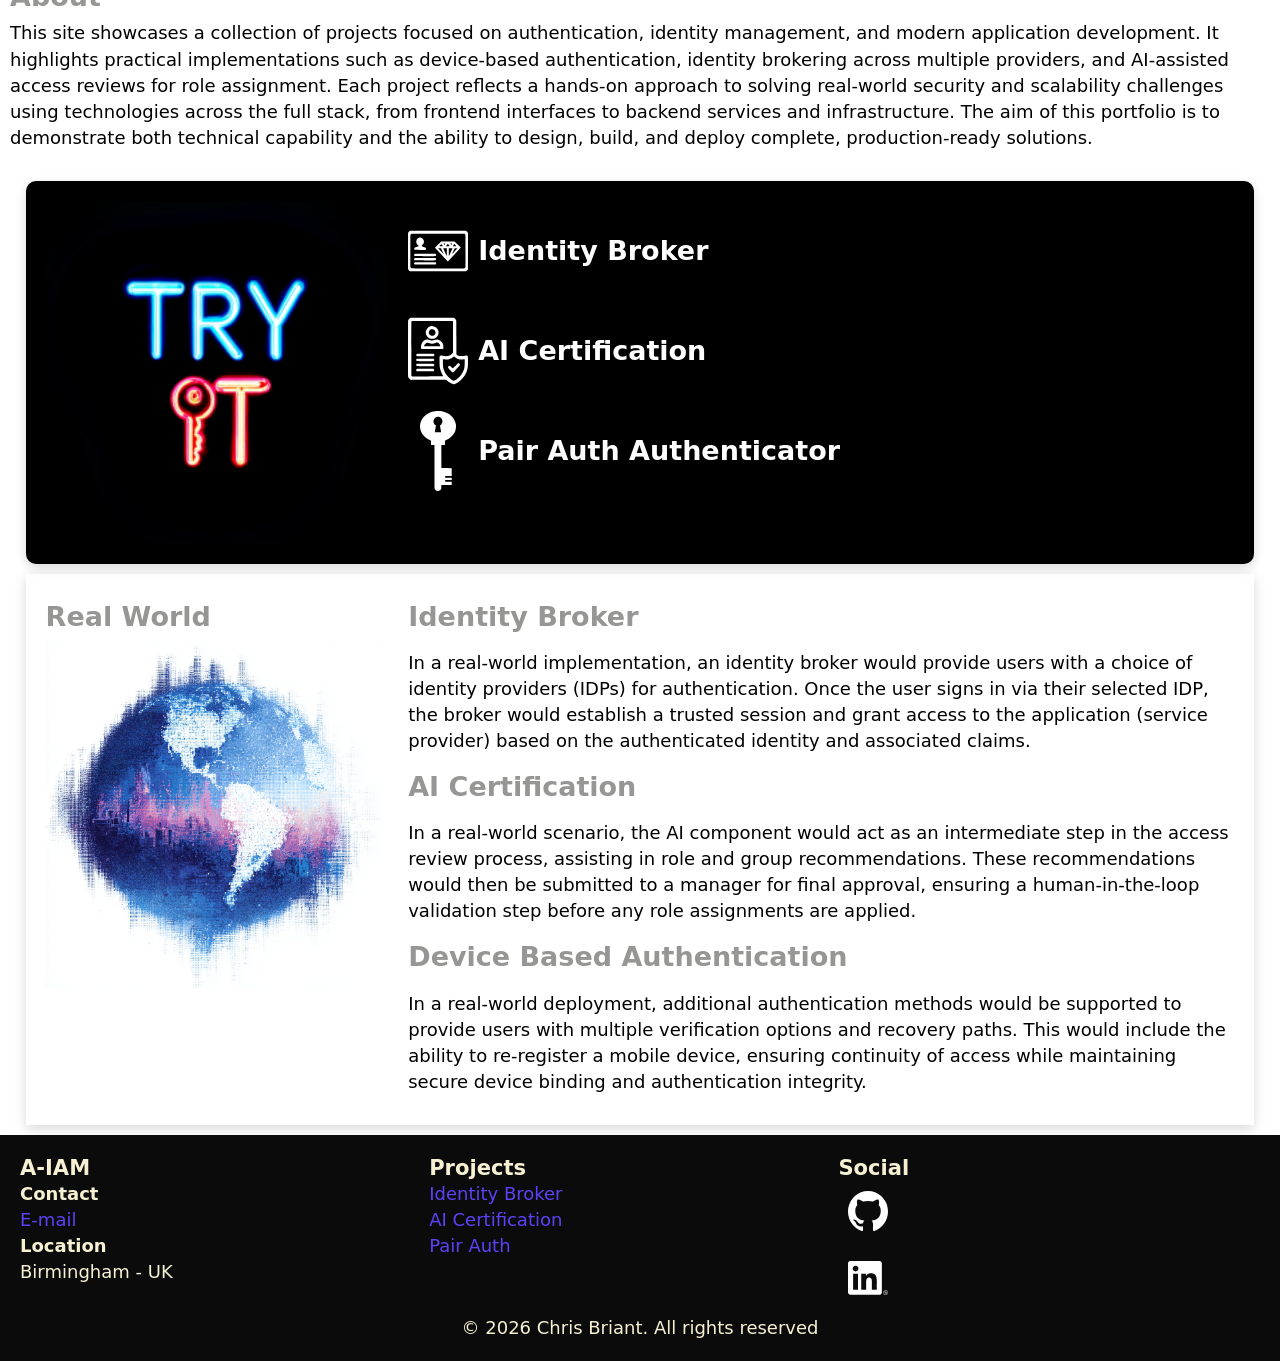
==== commit 7f0436af: "Adjustments to styling and corection of api link" ====
--- a/index.html
+++ b/index.html
@@ -5,6 +5,8 @@
     <meta name="viewport" content="width=device-width, initial-scale=1.0">
     <link rel="stylesheet" href="style.css">
     <title>A-IAM</title>
+    <link rel="icon" type="image/svg+xml" href="/assets/favicon.svg">
+    <link rel="icon" href="/assets/favicon.ico">
 </head>
 <body>
     <header>
@@ -14,7 +16,7 @@
                 <nav>
                     <ul>
                         <li><a href="/profile.html" traget="_blank">About Me</a></li>
-                        <li><a href="/topics">Projects</a></li>
+                        <li><a href="./projects.html">Projects</a></li>
                     </ul>
                 </nav>
             </div>
@@ -131,7 +133,9 @@
             <div class="panel panel-30-70">
                 <div class="left">
                     <h2>Real World</h2>
-                    <img src="/assets/world.jpg" alt="Try It Glowing Text">
+                    <div class="panel-image">
+                        <img src="/assets/world.jpg" alt="Try It Glowing Text">
+                    </div>
                 </div>
                 <div class="right">
                     <h2>Identity Broker</h2>
@@ -169,7 +173,7 @@
             <div class="col col-3">
                 <h3>Projects</h3>
                 <a href="./idbroker.html" class="">Identity Broker</a>
-                <a href="" class="">AI Certification</a>
+                <a href="./ai-certification.html" class="">AI Certification</a>
                 <a href="./pairauth.html" class="">Pair Auth</a>
             </div>
             <div class="col col-3">
--- a/style.css
+++ b/style.css
@@ -23,7 +23,13 @@
     /* links  */
     --cta-link-dark : #fff;
 
-    --muted-text-color : #5c5c5c;
+    --page-link : #2563eb;
+    --page-link-hover : #1d4ed8; 
+    --page-link-visited : #7c3aed;
+    --page-link-active : #1e40af;
+
+
+    --muted-text-color : #969695;
 
     /* logo text colors  */
     --aiam-letter-1 : #000;
@@ -140,6 +146,7 @@
     /* width: 50%; */
     width: 100%;
     height: 100%;
+    min-height: 300px;
     background-image: url('./assets/hero-image.jpg');
     background-size: cover;
     background-position: center;
@@ -320,18 +327,24 @@
 
 /* MAIN PAGE STYLES  */
 
-.panel {
+#try-it .panel {
     max-width: 1260px;
     margin: 10px auto;
     box-shadow: 0 4px 12px rgba(0, 0, 0, 0.15);
 }
 
-.panel a ,
-.panel a:visited,
-.panel a:active
+#try-it .panel a ,
+#try-it .panel a:visited,
+#try-it .panel a:active
 {
     text-decoration: none;
-
+    color: var(--cta-link-dark);
+    line-height: 1.2;
+
+}
+
+.panel a h1 {
+    text-align: left;
 }
 
 .panel.vert {
@@ -420,6 +433,27 @@
 
 .panel .img-container {
     margin: 10px 0;
+}
+
+/* panel links  */
+.panel a {
+  color: var(--page-link);              /* modern blue */
+  text-decoration: none;
+  border-bottom: 1px solid transparent;
+  transition: all 0.2s ease;
+}
+
+.panel a:hover {
+  color: var(--page-link-hover);              /* slightly darker */
+  border-bottom: 1px solid currentColor;
+}
+
+.panel a:visited {
+  color: var(--page-link-visited);              /* subtle purple */
+}
+
+.panel a:active {
+  color: var(--page-link-active);
 }
 
 .left {
@@ -486,6 +520,30 @@
 }
 
 
+/* Projects page  */
+#projects .card {
+        width: 96%;
+        margin: 0 10px;
+        display: flex;
+        flex-direction: row;
+        margin: 10px auto;
+    }
+
+ #projects  .card .title {
+        width: 20%;
+        clip-path: none;
+        font-weight: bold;
+    }
+
+#projects    .card-image {
+        width: 30%;
+    }
+
+#projects    .card .body {
+        width: 60%;
+    }
+
+
 /* MEDIA QUERIES  */
 
 @media (max-width: 1280px) {
@@ -509,6 +567,10 @@
 
     header h1 {
         line-height: 1;
+    }
+
+    header .banner h1.hidden {
+        display: block;
     }
 
     header .banner h1 {
@@ -562,10 +624,15 @@
 
 
 @media (max-width : 700px) {
-    .card {
+    .card,
+    #projects .card {
         flex-direction: column;
     }
  
+    #projects .card .title,
+    #projects .card .card-image,
+    #projects .card .body,
+    #projects .card .title,
     .card .title,
     .card .card-image,
     .card .body,
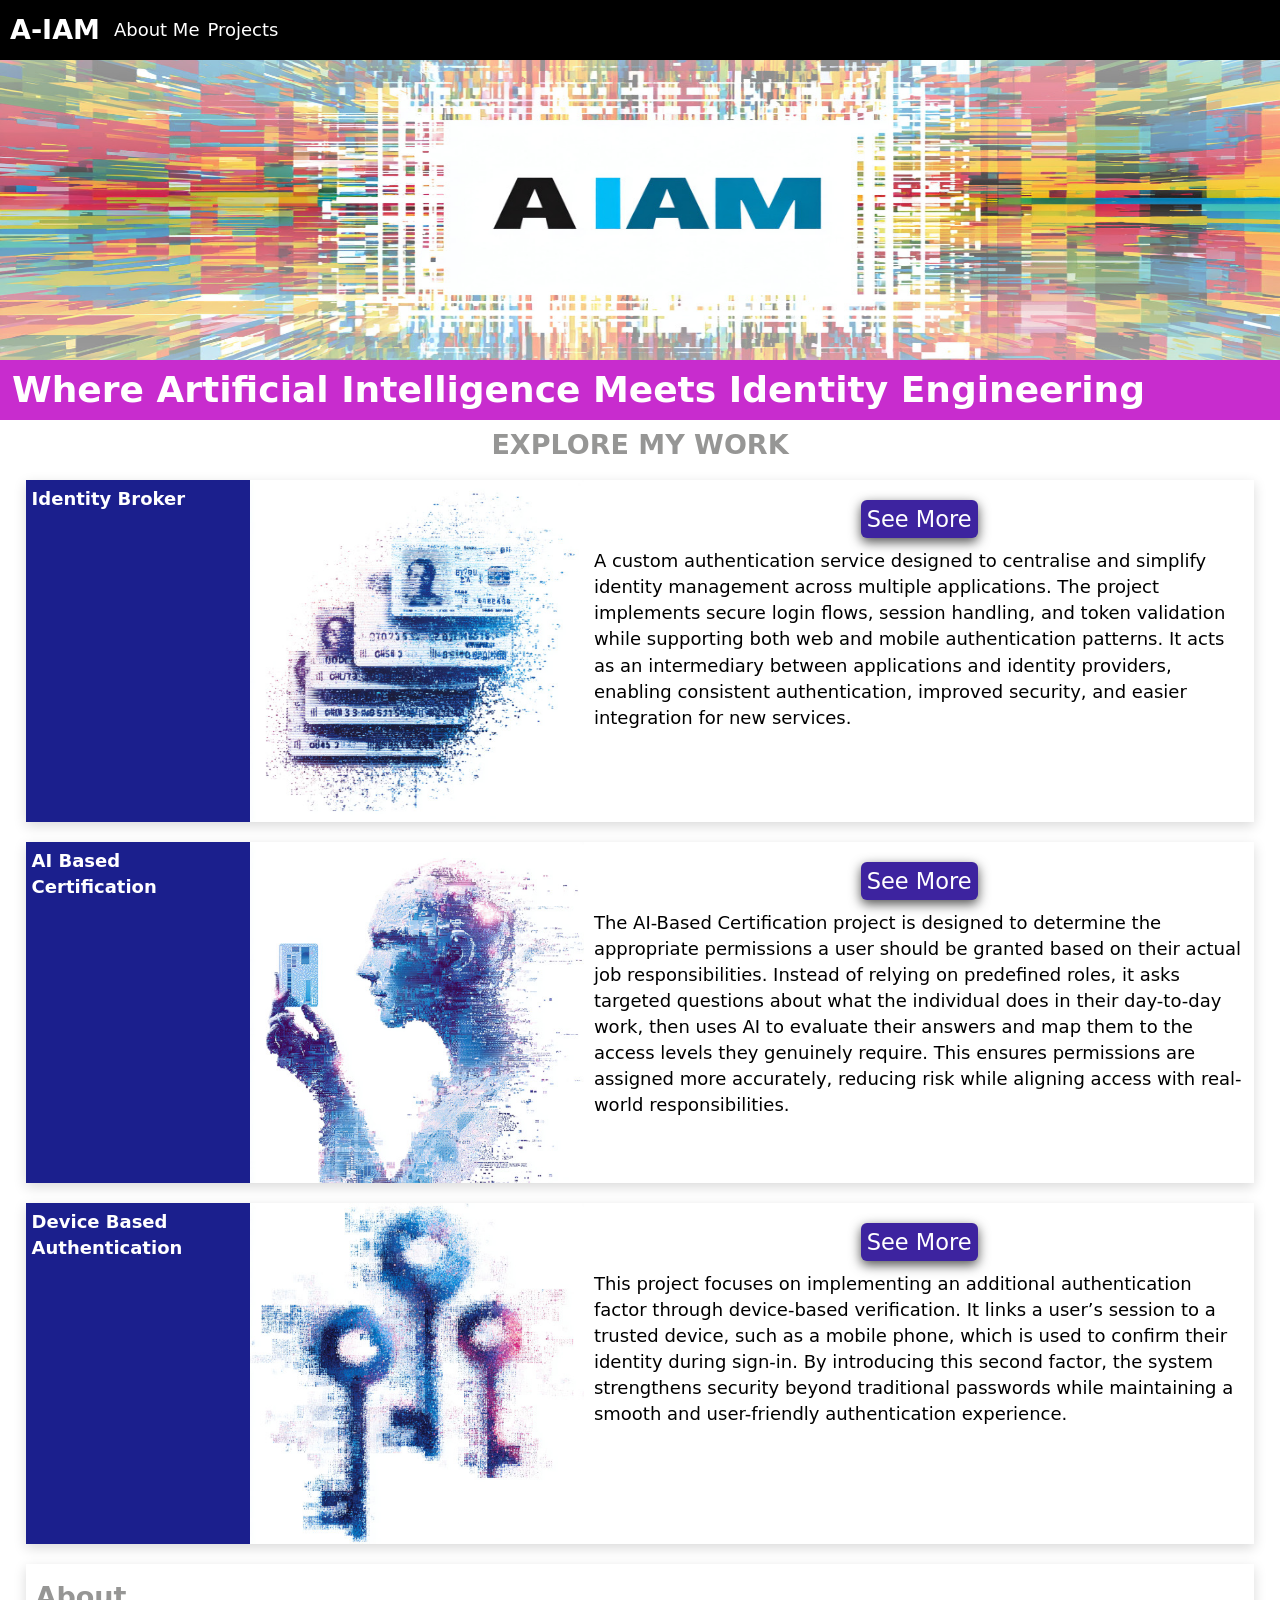
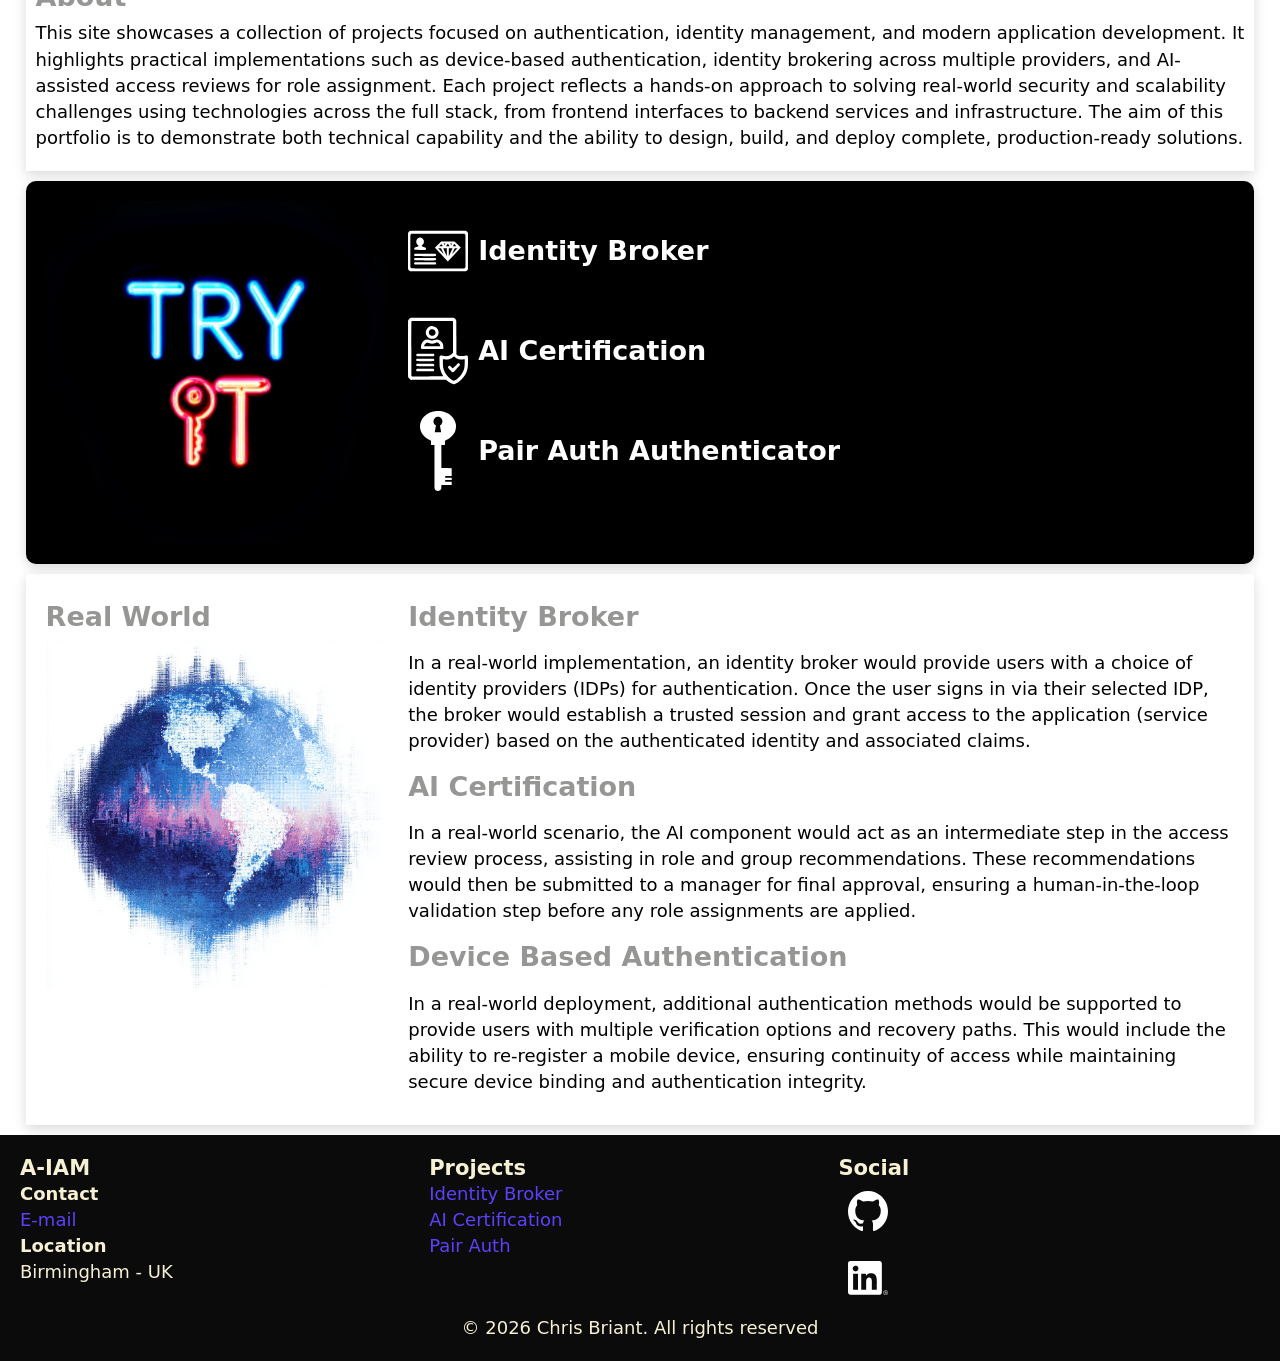
==== commit 109163a2: "changes to style and fixed link to ai-certification" ====
--- a/index.html
+++ b/index.html
@@ -107,7 +107,7 @@
                             <img src="./assets/cert_wht.svg" alt="Certificate Icon">
                         </div>
                         <div class="link">
-                            <a href="/ai-certification.html" target="#blank" class="cta-link dark">
+                            <a href="https://aiam-certification.chrisbriant.uk/" target="#_lank" class="cta-link dark">
                                 <h1>AI Certification</h1>
                             </a>
                         </div>
--- a/style.css
+++ b/style.css
@@ -275,9 +275,16 @@
 
 /* LAYOUT COMPONENTS  */
 
+main {
+    width: 1280px;
+    margin: auto;
+}
+
 main .panel {
     margin: 10px auto;
     padding: 10px;
+    box-shadow: 0 4px 12px rgba(0, 0, 0, 0.15);
+    width: 96%;
 }
 
 
@@ -340,12 +347,13 @@
     text-decoration: none;
     color: var(--cta-link-dark);
     line-height: 1.2;
-
-}
-
-.panel a h1 {
+    border-bottom: none;
+    text-align: center;
+}
+
+/* .panel a h1 {
     text-align: left;
-}
+} */
 
 .panel.vert {
     padding: 10px;
@@ -522,7 +530,7 @@
 
 /* Projects page  */
 #projects .card {
-        width: 96%;
+        width: 1280px;
         margin: 0 10px;
         display: flex;
         flex-direction: row;
@@ -547,6 +555,8 @@
 /* MEDIA QUERIES  */
 
 @media (max-width: 1280px) {
+
+
     header .project-grid {
         display: flex;
         flex-direction: column;
@@ -593,6 +603,14 @@
 
     header .banner h1 span:nth-child(4) {
         color: var(--aiam-letter-4);
+    }
+
+    main {
+        width: 100%;
+    }
+
+    #projects .card {
+        width: 96%;
     }
 
     .card {
